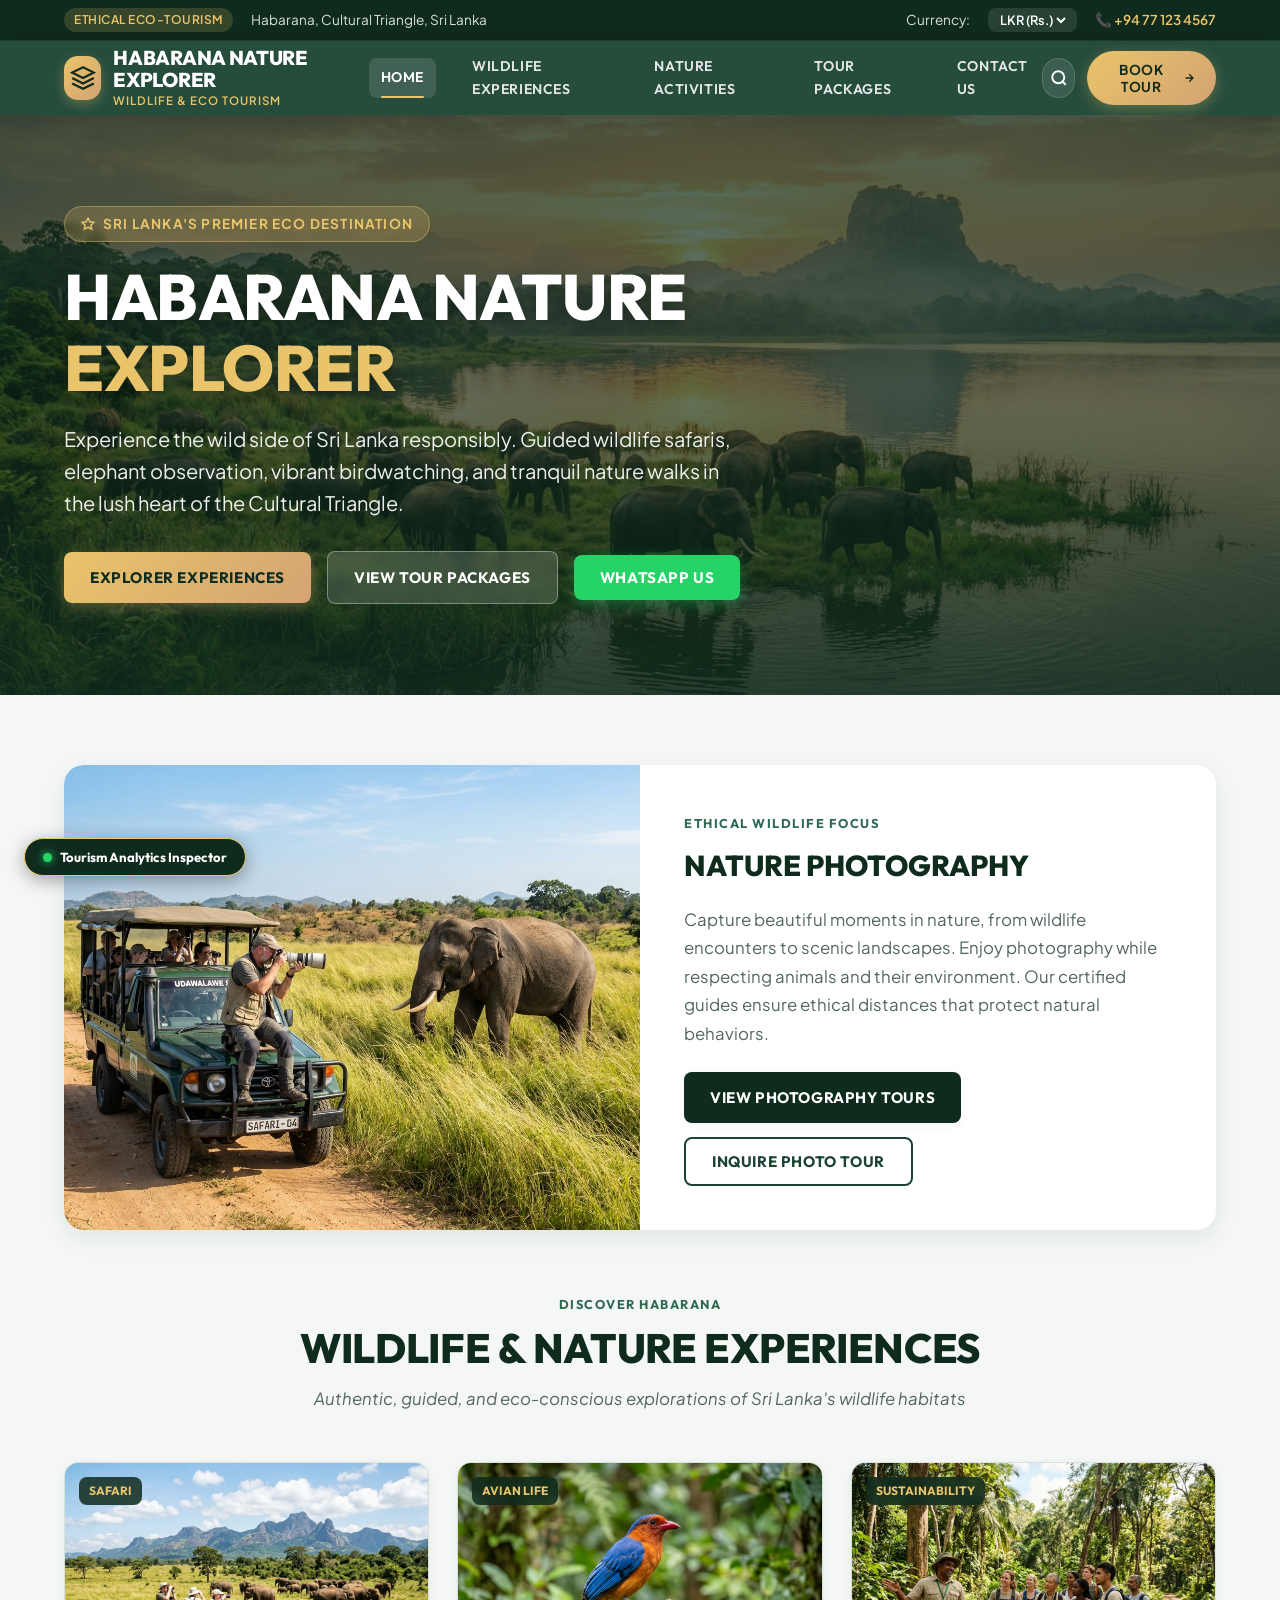
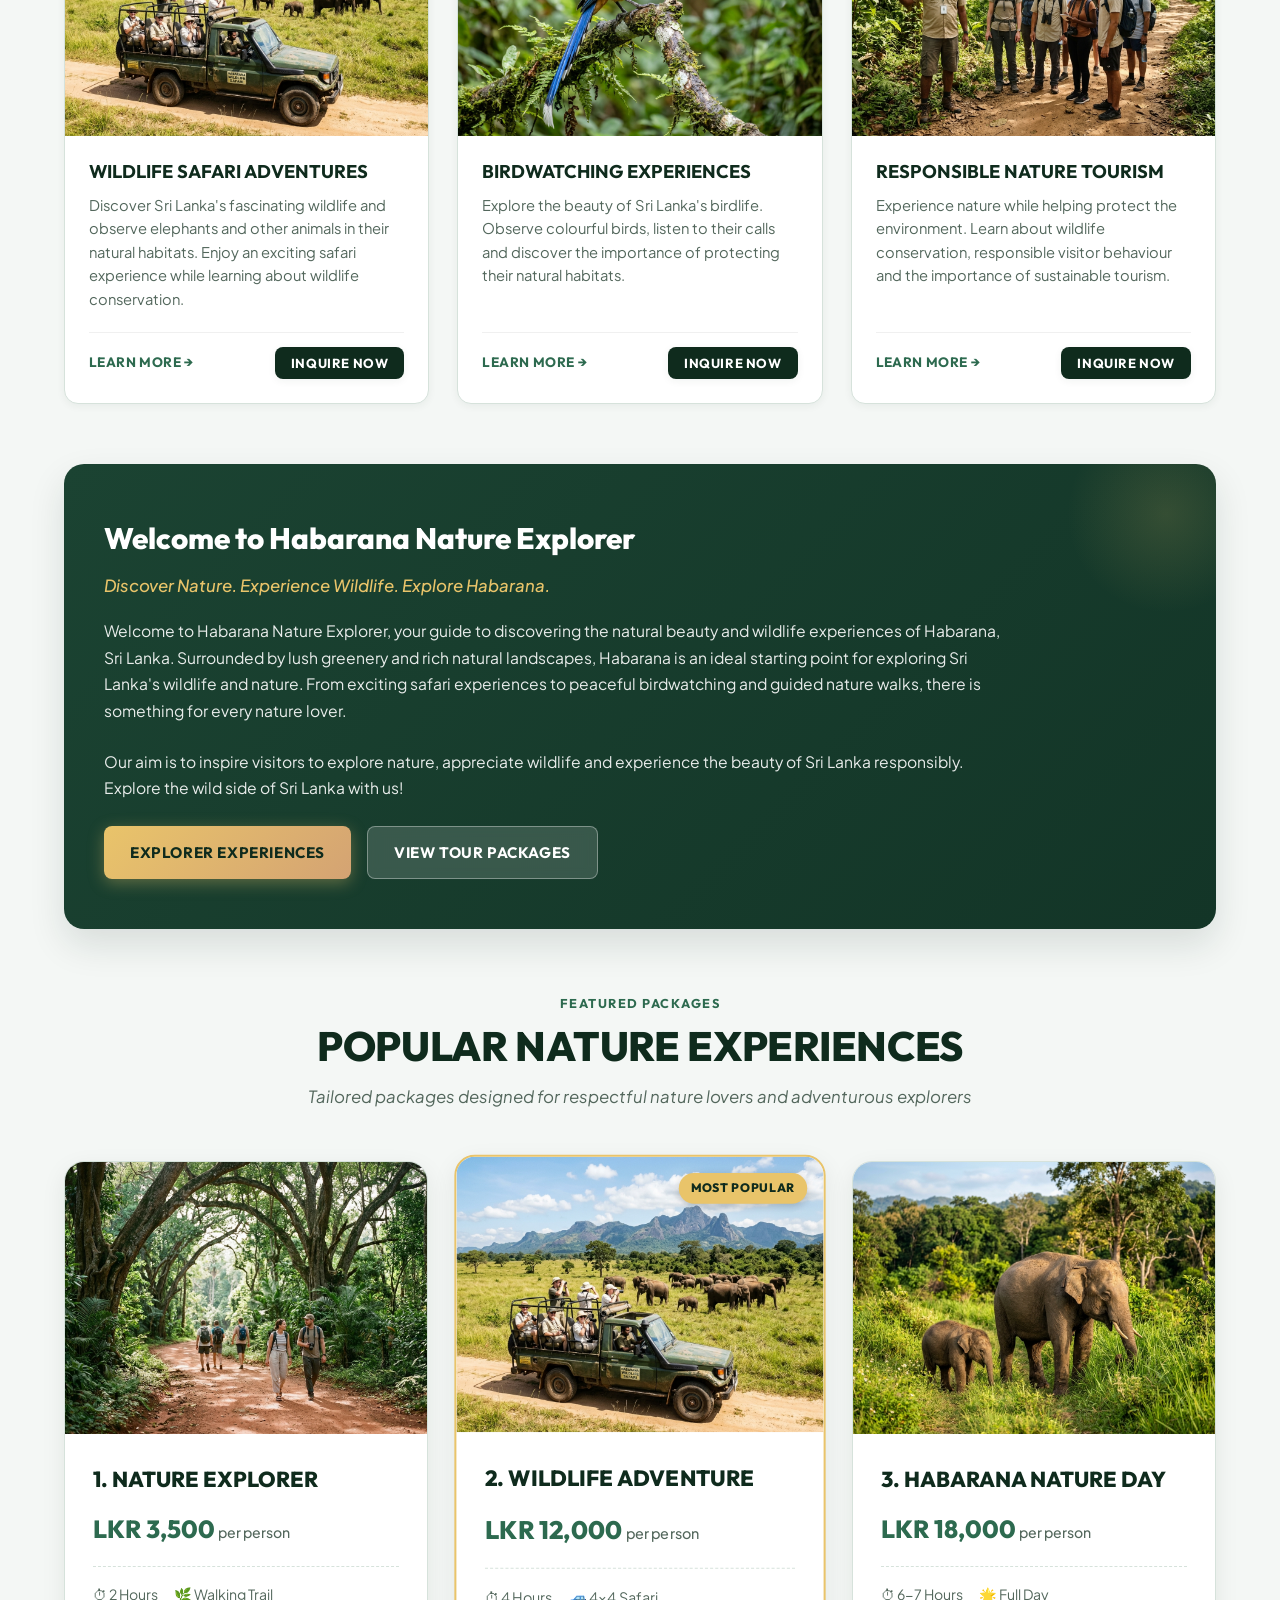
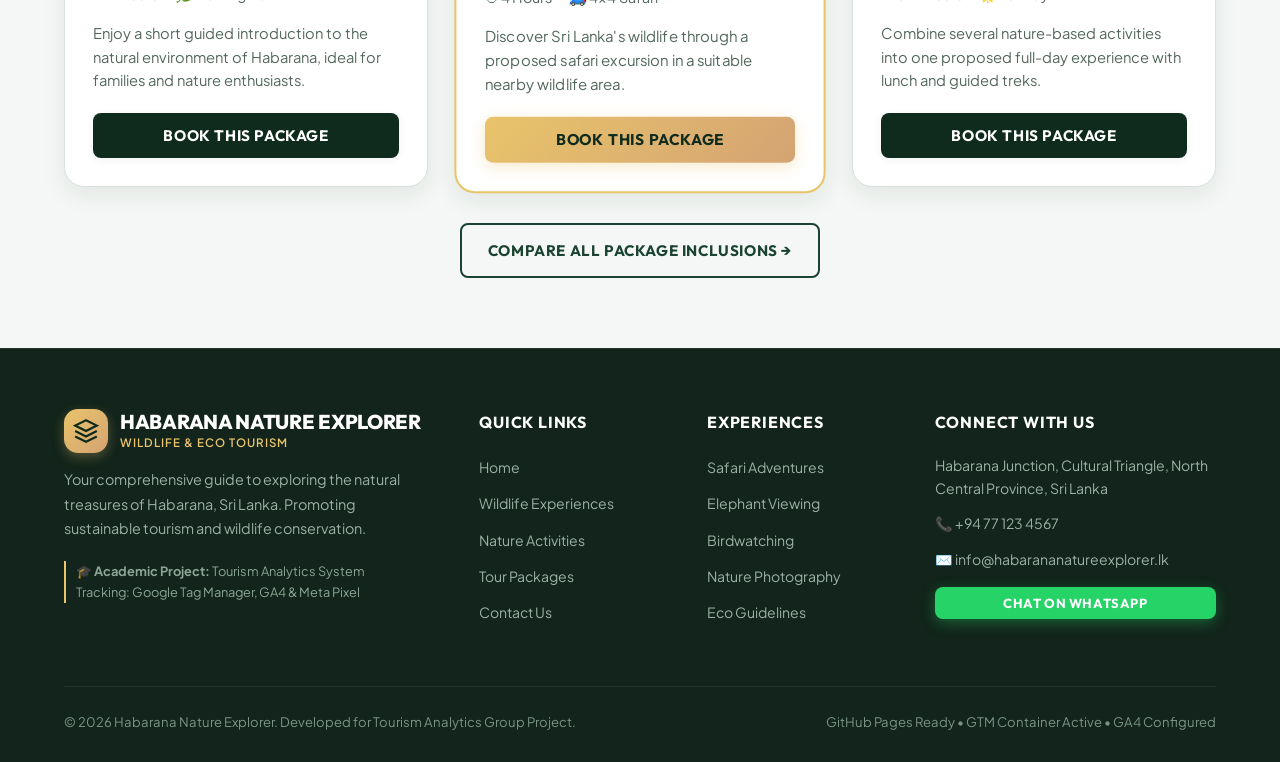
==== index.html @ 4ec45e7d "Initial commit of Habarana Nature Explorer tourism website with GTM and GA4 tracking" ====
<!DOCTYPE html>
<html lang="en">
<head>
  <meta charset="UTF-8">
  <meta name="viewport" content="width=device-width, initial-scale=1.0">
  
  <!-- Primary Meta Tags -->
  <title>Habarana Nature Explorer | Sri Lanka Wildlife & Eco Tourism</title>
  <meta name="description" content="Discover responsible wildlife experiences, elephant gatherings, birdwatching, and guided nature activities in Habarana, Sri Lanka.">
  <meta name="keywords" content="Habarana safari, Sri Lanka wildlife, elephant gathering, birdwatching Sri Lanka, eco tourism Habarana">
  <meta name="author" content="Tourism Analytics Group Project">
  
  <!-- Open Graph / Meta Pixel / Social Sharing -->
  <meta property="og:type" content="website">
  <meta property="og:title" content="Habarana Nature Explorer | Sri Lanka Wildlife Experiences">
  <meta property="og:description" content="Explore the wild side of Habarana responsibly. Guided wildlife safaris, elephant viewing, and nature walks.">
  <meta property="og:image" content="assets/images/hero-elephants.jpg">

  <!-- Google Tag Manager (Task 02 Requirement) -->
  <script>
    (function(w,d,s,l,i){w[l]=w[l]||[];w[l].push({'gtm.start':
    new Date().getTime(),event:'gtm.js'});var f=d.getElementsByTagName(s)[0],
    j=d.createElement(s),dl=l!='dataLayer'?'&l='+l:'';j.async=true;j.src=
    'https://www.googletagmanager.com/gtm.js?id='+i+dl;f.parentNode.insertBefore(j,f);
    })(window,document,'script','dataLayer','GTM-HNE2026');
  </script>
  <!-- End Google Tag Manager -->

  <!-- Google tag (gtag.js) GA4 Setup (Task 02 Requirement) -->
  <script async src="https://www.googletagmanager.com/gtag/js?id=G-HNE9876543"></script>
  <script>
    window.dataLayer = window.dataLayer || [];
    function gtag(){dataLayer.push(arguments);}
    gtag('js', new Date());
    gtag('config', 'G-HNE9876543');
  </script>

  <!-- Meta Pixel Code (Task 02 Requirement) -->
  <script>
    !function(f,b,e,v,n,t,s)
    {if(f.fbq)return;n=f.fbq=function(){n.callMethod?
    n.callMethod.apply(n,arguments):n.queue.push(arguments)};
    if(!f._fbq)f._fbq=n;n.push=n;n.loaded=!0;n.version='2.0';
    n.queue=[];t=b.createElement(e);t.async=!0;
    t.src=v;s=b.getElementsByTagName(e)[0];
    s.parentNode.insertBefore(t,s)}(window, document,'script',
    'https://connect.facebook.net/en_US/fbevents.js');
    fbq('init', '3829481729482910');
    fbq('track', 'PageView');
  </script>
  <noscript>
    <img height="1" width="1" style="display:none" 
         src="https://www.facebook.com/tr?id=3829481729482910&ev=PageView&noscript=1"/>
  </noscript>
  <!-- End Meta Pixel Code -->

  <!-- Main Stylesheet -->
  <link rel="stylesheet" href="assets/css/styles.css">
</head>
<body>
  <!-- Google Tag Manager (noscript) -->
  <noscript>
    <iframe src="https://www.googletagmanager.com/ns.html?id=GTM-HNE2026"
            height="0" width="0" style="display:none;visibility:hidden"></iframe>
  </noscript>
  <!-- End Google Tag Manager (noscript) -->

  <a href="#mainContent" class="skip-link">Skip to main content</a>

  <!-- Top Announcement Bar -->
  <aside class="top-bar" aria-label="Announcement & Currency Switcher">
    <div class="container top-bar-content">
      <div class="top-bar-left">
        <span class="top-pill">Ethical Eco-Tourism</span>
        <span>Habarana, Cultural Triangle, Sri Lanka</span>
      </div>
      <div class="top-bar-right">
        <span>Currency:</span>
        <div class="currency-toggle">
          <select id="currencySelector" aria-label="Select Currency">
            <option value="LKR" selected>LKR (Rs.)</option>
            <option value="USD">USD ($)</option>
            <option value="EUR">EUR (€)</option>
            <option value="GBP">GBP (£)</option>
          </select>
        </div>
        <a href="tel:+94771234567" style="color:var(--accent-gold); font-weight:600;" data-analytics-event="call_click">
          📞 +94 77 123 4567
        </a>
      </div>
    </div>
  </aside>

  <!-- Main Navigation Header -->
  <header class="site-header" role="banner">
    <div class="container nav-wrapper">
      <a href="index.html" class="site-logo" aria-label="Habarana Nature Explorer Homepage">
        <div class="logo-badge">
          <svg viewBox="0 0 24 24" fill="none" stroke="currentColor" stroke-width="2">
            <path d="M12 2L2 7l10 5 10-5-10-5zM2 17l10 5 10-5M2 12l10 5 10-5"/>
          </svg>
        </div>
        <div class="logo-text">
          <span class="logo-title">Habarana Nature Explorer</span>
          <span class="logo-subtitle">Wildlife & Eco Tourism</span>
        </div>
      </a>

      <!-- Desktop & Mobile Navigation Links -->
      <nav id="mainNav" class="nav-links" role="navigation" aria-label="Main Navigation">
        <a href="index.html" class="nav-link active" data-analytics-event="nav_click" data-analytics-cta="Home">Home</a>
        <a href="wildlife-experiences.html" class="nav-link" data-analytics-event="nav_click" data-analytics-cta="Wildlife Experiences">Wildlife Experiences</a>
        <a href="nature-activities.html" class="nav-link" data-analytics-event="nav_click" data-analytics-cta="Nature Activities">Nature Activities</a>
        <a href="tour-packages.html" class="nav-link" data-analytics-event="nav_click" data-analytics-cta="Tour Packages">Tour Packages</a>
        <a href="contact.html" class="nav-link" data-analytics-event="nav_click" data-analytics-cta="Contact Us">Contact Us</a>
      </nav>

      <!-- Action Buttons -->
      <div class="nav-actions">
        <button id="searchTriggerBtn" class="search-trigger-btn" aria-label="Search website content">
          <svg width="18" height="18" viewBox="0 0 24 24" fill="none" stroke="currentColor" stroke-width="2.5">
            <circle cx="11" cy="11" r="8"/>
            <path d="m21 21-4.35-4.35"/>
          </svg>
        </button>

        <button class="btn-header-cta" data-open-booking="Habarana Nature Explorer General" data-analytics-event="header_cta_click">
          <span>Book Tour</span>
          <svg width="16" height="16" viewBox="0 0 24 24" fill="none" stroke="currentColor" stroke-width="2.5">
            <path d="M5 12h14M12 5l7 7-7 7"/>
          </svg>
        </button>

        <button id="mobileMenuToggle" class="mobile-menu-btn" aria-label="Toggle Navigation Menu">
          <svg width="28" height="28" viewBox="0 0 24 24" fill="none" stroke="currentColor" stroke-width="2.5">
            <path d="M3 12h18M3 6h18M3 18h18"/>
          </svg>
        </button>
      </div>
    </div>
  </header>

  <!-- Main Hero Section -->
  <main id="mainContent">
    <section class="hero-section" style="background-image: url('assets/images/hero-elephants.jpg');">
      <div class="hero-overlay"></div>
      <div class="container">
        <div class="hero-content">
          <div class="hero-tag">
            <svg width="14" height="14" viewBox="0 0 24 24" fill="none" stroke="currentColor" stroke-width="2.5">
              <polygon points="12 2 15.09 8.26 22 9.27 17 14.14 18.18 21.02 12 17.77 5.82 21.02 7 14.14 2 9.27 8.91 8.26 12 2"/>
            </svg>
            Sri Lanka's Premier Eco Destination
          </div>
          <h1 class="hero-title">HABARANA NATURE <span>EXPLORER</span></h1>
          <p class="hero-description">
            Experience the wild side of Sri Lanka responsibly. Guided wildlife safaris, elephant observation, vibrant birdwatching, and tranquil nature walks in the lush heart of the Cultural Triangle.
          </p>
          <div class="hero-cta-group">
            <a href="wildlife-experiences.html" class="btn btn-primary" data-analytics-event="hero_cta_click" data-analytics-cta="Explore Experiences">
              EXPLORER EXPERIENCES
            </a>
            <a href="tour-packages.html" class="btn btn-secondary" data-analytics-event="hero_cta_click" data-analytics-cta="View Tour Packages">
              VIEW TOUR PACKAGES
            </a>
            <button class="btn btn-whatsapp" onclick="window.open('https://wa.me/94771234567?text=Hi%20Habarana%20Nature%20Explorer,%20I%20would%20like%20to%20inquire%20about%20tours', '_blank')" data-package="Hero WhatsApp">
              <span>WhatsApp Us</span>
            </button>
          </div>
        </div>
      </div>
    </section>

    <!-- Section: Nature Photography Spotlight -->
    <section class="section">
      <div class="container">
        <div class="feature-spotlight">
          <div class="spotlight-grid">
            <div class="spotlight-image">
              <img src="assets/images/nature-photography.jpg" alt="Wildlife photography encounter with elephant in Habarana grassland" loading="lazy">
            </div>
            <div class="spotlight-content">
              <span class="section-tag">Ethical Wildlife Focus</span>
              <h3>NATURE PHOTOGRAPHY</h3>
              <p>
                Capture beautiful moments in nature, from wildlife encounters to scenic landscapes. Enjoy photography while respecting animals and their environment. Our certified guides ensure ethical distances that protect natural behaviors.
              </p>
              <div style="display:flex; gap:14px; flex-wrap:wrap;">
                <a href="nature-activities.html#photography" class="btn btn-dark" data-analytics-event="spotlight_cta_click" data-analytics-cta="Learn Photography Guidelines">
                  View Photography Tours
                </a>
                <button class="btn btn-outline" data-open-booking="Nature Photography Tour" data-analytics-event="inquire_photography">
                  Inquire Photo Tour
                </button>
              </div>
            </div>
          </div>
        </div>

        <!-- Section Header for 3 Core Pillars -->
        <div class="section-header">
          <span class="section-tag">Discover Habarana</span>
          <h2 class="section-title">Wildlife & Nature Experiences</h2>
          <p class="section-subtitle">Authentic, guided, and eco-conscious explorations of Sri Lanka's wildlife habitats</p>
        </div>

        <!-- 3 Pillars Grid -->
        <div class="grid-3">
          <!-- Card 1 -->
          <article class="nature-card">
            <div class="card-media">
              <img src="assets/images/safari-adventure.jpg" alt="Safari jeep watching wild elephants in Habarana Sri Lanka" loading="lazy">
              <span class="card-badge">Safari</span>
            </div>
            <div class="card-body">
              <h3 class="card-title">WILDLIFE SAFARI ADVENTURES</h3>
              <p class="card-desc">
                Discover Sri Lanka's fascinating wildlife and observe elephants and other animals in their natural habitats. Enjoy an exciting safari experience while learning about wildlife conservation.
              </p>
              <div class="card-footer">
                <a href="wildlife-experiences.html" class="card-action-link" data-analytics-event="card_click" data-analytics-cta="Safari Adventures">
                  Learn More &rarr;
                </a>
                <button class="btn btn-dark btn-sm" data-open-booking="Wildlife Safari Adventures" data-analytics-event="quick_book_safari">
                  Inquire Now
                </button>
              </div>
            </div>
          </article>

          <!-- Card 2 -->
          <article class="nature-card">
            <div class="card-media">
              <img src="assets/images/birdwatching.jpg" alt="Sri Lanka Blue Magpie perched on a mossy branch" loading="lazy">
              <span class="card-badge">Avian Life</span>
            </div>
            <div class="card-body">
              <h3 class="card-title">BIRDWATCHING EXPERIENCES</h3>
              <p class="card-desc">
                Explore the beauty of Sri Lanka's birdlife. Observe colourful birds, listen to their calls and discover the importance of protecting their natural habitats.
              </p>
              <div class="card-footer">
                <a href="nature-activities.html#birdwatching" class="card-action-link" data-analytics-event="card_click" data-analytics-cta="Birdwatching Experiences">
                  Learn More &rarr;
                </a>
                <button class="btn btn-dark btn-sm" data-open-booking="Birdwatching Experiences" data-analytics-event="quick_book_birdwatching">
                  Inquire Now
                </button>
              </div>
            </div>
          </article>

          <!-- Card 3 -->
          <article class="nature-card">
            <div class="card-media">
              <img src="assets/images/responsible-tourism.jpg" alt="Tourists on guided nature walk learning about tropical flora" loading="lazy">
              <span class="card-badge">Sustainability</span>
            </div>
            <div class="card-body">
              <h3 class="card-title">RESPONSIBLE NATURE TOURISM</h3>
              <p class="card-desc">
                Experience nature while helping protect the environment. Learn about wildlife conservation, responsible visitor behaviour and the importance of sustainable tourism.
              </p>
              <div class="card-footer">
                <a href="wildlife-experiences.html#responsible" class="card-action-link" data-analytics-event="card_click" data-analytics-cta="Responsible Tourism">
                  Learn More &rarr;
                </a>
                <button class="btn btn-dark btn-sm" data-open-booking="Responsible Nature Tourism" data-analytics-event="quick_book_responsible">
                  Inquire Now
                </button>
              </div>
            </div>
          </article>
        </div>

        <!-- Welcome to Habarana Nature Explorer Callout Banner -->
        <section class="callout-banner">
          <h2 class="callout-title">Welcome to Habarana Nature Explorer</h2>
          <p class="callout-subtitle">Discover Nature. Experience Wildlife. Explore Habarana.</p>
          <p class="callout-text">
            Welcome to Habarana Nature Explorer, your guide to discovering the natural beauty and wildlife experiences of Habarana, Sri Lanka. Surrounded by lush greenery and rich natural landscapes, Habarana is an ideal starting point for exploring Sri Lanka's wildlife and nature. From exciting safari experiences to peaceful birdwatching and guided nature walks, there is something for every nature lover.
          </p>
          <p class="callout-text">
            Our aim is to inspire visitors to explore nature, appreciate wildlife and experience the beauty of Sri Lanka responsibly. Explore the wild side of Sri Lanka with us!
          </p>
          <div class="callout-buttons">
            <a href="wildlife-experiences.html" class="btn btn-primary" data-analytics-event="banner_cta_click" data-analytics-cta="Explore Experiences Banner">
              EXPLORER EXPERIENCES
            </a>
            <a href="tour-packages.html" class="btn btn-secondary" data-analytics-event="banner_cta_click" data-analytics-cta="View Tour Packages Banner">
              VIEW TOUR PACKAGES
            </a>
          </div>
        </section>

        <!-- Quick Tour Packages Teaser Section -->
        <div class="section-header" style="margin-top:60px;">
          <span class="section-tag">Featured Packages</span>
          <h2 class="section-title">Popular Nature Experiences</h2>
          <p class="section-subtitle">Tailored packages designed for respectful nature lovers and adventurous explorers</p>
        </div>

        <div class="packages-grid">
          <!-- Package 1 Preview -->
          <article class="package-card">
            <div class="package-media">
              <img src="assets/images/nature-explorer-walk.jpg" alt="Nature trail walk in Habarana forest" loading="lazy">
            </div>
            <div class="package-content">
              <h3 class="package-name">1. Nature Explorer</h3>
              <div class="package-pricing">
                <span class="price-main" data-base-price="3500">LKR 3,500</span>
                <span class="price-unit">per person</span>
              </div>
              <div class="package-meta">
                <span class="meta-item">⏱ 2 Hours</span>
                <span class="meta-item">🌿 Walking Trail</span>
              </div>
              <p class="package-desc">
                Enjoy a short guided introduction to the natural environment of Habarana, ideal for families and nature enthusiasts.
              </p>
              <button class="btn btn-dark btn-block" data-open-booking="1. Nature Explorer" data-analytics-event="book_package_home_1">
                Book This Package
              </button>
            </div>
          </article>

          <!-- Package 2 Preview -->
          <article class="package-card featured">
            <div class="package-ribbon">Most Popular</div>
            <div class="package-media">
              <img src="assets/images/safari-adventure.jpg" alt="Safari jeep watching wild elephants in Habarana Sri Lanka" loading="lazy">
            </div>
            <div class="package-content">
              <h3 class="package-name">2. Wildlife Adventure</h3>
              <div class="package-pricing">
                <span class="price-main" data-base-price="12000">LKR 12,000</span>
                <span class="price-unit">per person</span>
              </div>
              <div class="package-meta">
                <span class="meta-item">⏱ 4 Hours</span>
                <span class="meta-item">🚙 4x4 Safari</span>
              </div>
              <p class="package-desc">
                Discover Sri Lanka's wildlife through a proposed safari excursion in a suitable nearby wildlife area.
              </p>
              <button class="btn btn-primary btn-block" data-open-booking="2. Wildlife Adventure" data-analytics-event="book_package_home_2">
                Book This Package
              </button>
            </div>
          </article>

          <!-- Package 3 Preview -->
          <article class="package-card">
            <div class="package-media">
              <img src="assets/images/elephant-viewing.jpg" alt="Wild elephant herd in Habarana Sri Lanka" loading="lazy">
            </div>
            <div class="package-content">
              <h3 class="package-name">3. Habarana Nature Day</h3>
              <div class="package-pricing">
                <span class="price-main" data-base-price="18000">LKR 18,000</span>
                <span class="price-unit">per person</span>
              </div>
              <div class="package-meta">
                <span class="meta-item">⏱ 6-7 Hours</span>
                <span class="meta-item">🌟 Full Day</span>
              </div>
              <p class="package-desc">
                Combine several nature-based activities into one proposed full-day experience with lunch and guided treks.
              </p>
              <button class="btn btn-dark btn-block" data-open-booking="3. Habarana Nature Day" data-analytics-event="book_package_home_3">
                Book This Package
              </button>
            </div>
          </article>
        </div>

        <div style="text-align: center; margin-top: 36px;">
          <a href="tour-packages.html" class="btn btn-outline" data-analytics-event="view_all_packages_click">
            Compare All Package Inclusions &rarr;
          </a>
        </div>
      </div>
    </section>
  </main>

  <!-- Site Footer -->
  <footer class="site-footer" role="contentinfo">
    <div class="container">
      <div class="footer-grid">
        <div class="footer-brand">
          <div class="site-logo">
            <div class="logo-badge">
              <svg viewBox="0 0 24 24" fill="none" stroke="currentColor" stroke-width="2">
                <path d="M12 2L2 7l10 5 10-5-10-5zM2 17l10 5 10-5M2 12l10 5 10-5"/>
              </svg>
            </div>
            <div class="logo-text">
              <span class="logo-title">Habarana Nature Explorer</span>
              <span class="logo-subtitle">Wildlife & Eco Tourism</span>
            </div>
          </div>
          <p>
            Your comprehensive guide to exploring the natural treasures of Habarana, Sri Lanka. Promoting sustainable tourism and wildlife conservation.
          </p>
          <div style="font-size:0.8rem; color:#8ba596; border-left: 2px solid var(--accent-gold); padding-left: 10px;">
            🎓 <strong>Academic Project:</strong> Tourism Analytics System<br>
            Tracking: Google Tag Manager, GA4 & Meta Pixel
          </div>
        </div>

        <div>
          <h4 class="footer-heading">Quick Links</h4>
          <ul class="footer-links">
            <li><a href="index.html">Home</a></li>
            <li><a href="wildlife-experiences.html">Wildlife Experiences</a></li>
            <li><a href="nature-activities.html">Nature Activities</a></li>
            <li><a href="tour-packages.html">Tour Packages</a></li>
            <li><a href="contact.html">Contact Us</a></li>
          </ul>
        </div>

        <div>
          <h4 class="footer-heading">Experiences</h4>
          <ul class="footer-links">
            <li><a href="wildlife-experiences.html#safari">Safari Adventures</a></li>
            <li><a href="wildlife-experiences.html#elephants">Elephant Viewing</a></li>
            <li><a href="nature-activities.html#birdwatching">Birdwatching</a></li>
            <li><a href="nature-activities.html#photography">Nature Photography</a></li>
            <li><a href="wildlife-experiences.html#responsible">Eco Guidelines</a></li>
          </ul>
        </div>

        <div>
          <h4 class="footer-heading">Connect With Us</h4>
          <p style="font-size:0.88rem; color:#9cb1a6; margin-bottom:12px;">Habarana Junction, Cultural Triangle, North Central Province, Sri Lanka</p>
          <p style="font-size:0.88rem; color:#9cb1a6; margin-bottom:12px;">📞 +94 77 123 4567</p>
          <p style="font-size:0.88rem; color:#9cb1a6; margin-bottom:16px;">✉️ info@habarananatureexplorer.lk</p>
          <button class="btn btn-whatsapp btn-sm btn-block" onclick="window.open('https://wa.me/94771234567?text=Hello%20Habarana%20Nature%20Explorer', '_blank')">
            Chat on WhatsApp
          </button>
        </div>
      </div>

      <div class="footer-bottom">
        <div>
          &copy; 2026 Habarana Nature Explorer. Developed for Tourism Analytics Group Project.
        </div>
        <div>
          GitHub Pages Ready &bull; GTM Container Active &bull; GA4 Configured
        </div>
      </div>
    </div>
  </footer>

  <!-- Quick Booking / Inquiry Modal -->
  <div class="modal-overlay" id="bookingModal" role="dialog" aria-modal="true" aria-labelledby="modalTitle">
    <div class="modal-container">
      <div class="modal-header">
        <h3 id="modalTitle">Plan Your Nature Experience</h3>
        <button class="modal-close-btn" id="closeBookingModal" aria-label="Close dialog">&times;</button>
      </div>
      <div class="modal-body">
        <form id="quickBookingForm">
          <div class="form-group">
            <label class="form-label" for="modalPackageSelect">Select Experience / Package</label>
            <select id="modalPackageSelect" class="form-control" required>
              <option value="1. Nature Explorer">1. Nature Explorer (LKR 3,500/person)</option>
              <option value="2. Wildlife Adventure">2. Wildlife Adventure (LKR 12,000/person)</option>
              <option value="3. Habarana Nature Day">3. Habarana Nature Day (LKR 18,000/person)</option>
              <option value="Wildlife Safari Adventures">Wildlife Safari Adventures</option>
              <option value="Birdwatching Experiences">Birdwatching Experiences</option>
              <option value="Nature Photography Tour">Nature Photography Tour</option>
              <option value="Custom Group Inquiry">Custom Group Inquiry</option>
            </select>
          </div>

          <div class="form-row">
            <div class="form-group">
              <label class="form-label" for="modalName">Full Name *</label>
              <input type="text" id="modalName" class="form-control" placeholder="Your name" required>
            </div>
            <div class="form-group">
              <label class="form-label" for="modalEmail">Email Address *</label>
              <input type="email" id="modalEmail" class="form-control" placeholder="you@example.com" required>
            </div>
          </div>

          <div class="form-row">
            <div class="form-group">
              <label class="form-label" for="modalPhone">WhatsApp / Phone *</label>
              <input type="tel" id="modalPhone" class="form-control" placeholder="+94 XX XXX XXXX" required>
            </div>
            <div class="form-group">
              <label class="form-label" for="modalGuests">Number of Guests</label>
              <select id="modalGuests" class="form-control">
                <option value="1">1 Person</option>
                <option value="2" selected>2 Persons</option>
                <option value="3">3 Persons</option>
                <option value="4">4 Persons</option>
                <option value="5">5+ Persons (Group)</option>
              </select>
            </div>
          </div>

          <div class="form-group">
            <label class="form-label" for="modalDate">Preferred Date</label>
            <input type="date" id="modalDate" class="form-control">
          </div>

          <div class="form-group">
            <label class="form-label" for="modalNotes">Special Requests (Photography, Birding list, etc.)</label>
            <textarea id="modalNotes" class="form-control" rows="2" placeholder="Let us know your interests..."></textarea>
          </div>

          <p style="font-size: 0.78rem; color: #53675c; margin-bottom: 16px;">
            ℹ️ <em>These packages are proposed concepts for a student tourism analytics project. Submitting this form tests the tracking conversion event.</em>
          </p>

          <button type="submit" class="btn btn-primary btn-block" data-analytics-event="submit_inquiry_modal">
            Submit Booking Inquiry (Track Lead)
          </button>
        </form>
      </div>
    </div>
  </div>

  <!-- Search Modal -->
  <div class="modal-overlay" id="searchModal" role="dialog" aria-modal="true" aria-labelledby="searchModalTitle">
    <div class="modal-container">
      <div class="modal-header">
        <h3 id="searchModalTitle">Search Habarana Experiences</h3>
        <button class="modal-close-btn" id="closeSearchModal" aria-label="Close search">&times;</button>
      </div>
      <div class="modal-body">
        <input type="text" id="siteSearchInput" class="form-control" placeholder="Search safaris, birds, elephants, packages..." style="font-size:1.1rem; padding:14px;">
        <div id="searchResultsContainer" style="margin-top: 16px; max-height: 320px; overflow-y: auto;">
          <p style="color:#7b9487; text-align:center; padding:20px;">Type keywords like "elephant", "birds", "safari", "packages"...</p>
        </div>
      </div>
    </div>
  </div>

  <!-- Scripts -->
  <script src="assets/js/analytics-config.js"></script>
  <script src="assets/js/analytics-tracker.js"></script>
  <script src="assets/js/main.js"></script>
</body>
</html>
---- assets/css/styles.css ----
/* ==========================================================================
   HABARANA NATURE EXPLORER - MODERN DESIGN SYSTEM
   Tourism Analytics Group Project - Sri Lanka Eco Tourism
   ========================================================================== */

@import url('https://fonts.googleapis.com/css2?family=Outfit:wght@300;400;500;600;700;800&family=Plus+Jakarta+Sans:wght@300;400;500;600;700&display=swap');

:root {
  /* Brand Palette */
  --primary-dark: #0f2b1d;
  --primary: #1b4332;
  --primary-light: #2d6a4f;
  --primary-subtle: #40916c;
  --primary-soft: #d8f3dc;
  --accent-gold: #e9c46a;
  --accent-ochre: #d4a373;
  --accent-warm: #e76f51;

  /* Neutrals & Surfaces */
  --bg-page: #f4f7f5;
  --bg-surface: #ffffff;
  --bg-sage: #e8f0eb;
  --bg-dark: #12241b;
  --text-main: #1f2d26;
  --text-muted: #53675c;
  --text-light: #f8faf9;
  --border-light: #d6e2db;
  --border-focus: #2d6a4f;

  /* Shadows */
  --shadow-sm: 0 2px 8px rgba(15, 43, 29, 0.06);
  --shadow-md: 0 8px 24px rgba(15, 43, 29, 0.08);
  --shadow-lg: 0 16px 36px rgba(15, 43, 29, 0.12);
  --shadow-hover: 0 20px 40px rgba(15, 43, 29, 0.16);

  /* Typography */
  --font-heading: 'Outfit', -apple-system, BlinkMacSystemFont, sans-serif;
  --font-body: 'Plus Jakarta Sans', -apple-system, BlinkMacSystemFont, sans-serif;

  /* Transitions */
  --transition-fast: 0.2s cubic-bezier(0.4, 0, 0.2, 1);
  --transition-normal: 0.3s cubic-bezier(0.4, 0, 0.2, 1);
  --transition-slow: 0.5s cubic-bezier(0.4, 0, 0.2, 1);

  /* Radius */
  --radius-sm: 8px;
  --radius-md: 14px;
  --radius-lg: 20px;
  --radius-full: 9999px;

  /* Layout */
  --container-max: 1200px;
}

/* Base & Reset */
*, *::before, *::after {
  box-sizing: border-box;
  margin: 0;
  padding: 0;
}

html {
  scroll-behavior: smooth;
  font-size: 16px;
}

body {
  font-family: var(--font-body);
  color: var(--text-main);
  background-color: var(--bg-page);
  line-height: 1.65;
  overflow-x: hidden;
  -webkit-font-smoothing: antialiased;
}

img {
  max-width: 100%;
  height: auto;
  display: block;
}

a {
  color: inherit;
  text-decoration: none;
  transition: color var(--transition-fast);
}

button, input, select, textarea {
  font-family: inherit;
  font-size: 1rem;
}

ul {
  list-style: none;
}

/* Accessibility Skip Link */
.skip-link {
  position: absolute;
  top: -100px;
  left: 20px;
  background: var(--accent-gold);
  color: var(--primary-dark);
  padding: 10px 18px;
  font-weight: 700;
  border-radius: var(--radius-sm);
  z-index: 10000;
  transition: top var(--transition-fast);
}
.skip-link:focus {
  top: 20px;
}

/* Container */
.container {
  width: 100%;
  max-width: var(--container-max);
  margin-left: auto;
  margin-right: auto;
  padding-left: 24px;
  padding-right: 24px;
}

/* ==========================================================================
   TOP ANNOUNCEMENT BAR
   ========================================================================== */
.top-bar {
  background-color: var(--primary-dark);
  color: rgba(255, 255, 255, 0.85);
  font-size: 0.85rem;
  padding: 8px 0;
  border-bottom: 1px solid rgba(255, 255, 255, 0.08);
}

.top-bar-content {
  display: flex;
  align-items: center;
  justify-content: space-between;
  flex-wrap: wrap;
  gap: 12px;
}

.top-bar-left, .top-bar-right {
  display: flex;
  align-items: center;
  gap: 18px;
}

.top-pill {
  display: inline-flex;
  align-items: center;
  gap: 6px;
  background: rgba(233, 196, 106, 0.18);
  color: var(--accent-gold);
  padding: 2px 10px;
  border-radius: var(--radius-full);
  font-size: 0.75rem;
  font-weight: 600;
  text-transform: uppercase;
  letter-spacing: 0.5px;
}

.currency-toggle {
  display: inline-flex;
  align-items: center;
  gap: 6px;
  background: rgba(255, 255, 255, 0.1);
  padding: 3px 8px;
  border-radius: var(--radius-sm);
}

.currency-toggle select {
  background: transparent;
  border: none;
  color: white;
  font-size: 0.8rem;
  font-weight: 600;
  cursor: pointer;
  outline: none;
}
.currency-toggle select option {
  background: var(--primary-dark);
  color: white;
}

/* ==========================================================================
   HEADER & NAVBAR
   ========================================================================== */
.site-header {
  position: sticky;
  top: 0;
  z-index: 1000;
  background: rgba(27, 67, 50, 0.95);
  backdrop-filter: blur(12px);
  -webkit-backdrop-filter: blur(12px);
  box-shadow: 0 4px 20px rgba(0, 0, 0, 0.15);
  transition: all var(--transition-normal);
}

.nav-wrapper {
  display: flex;
  align-items: center;
  justify-content: space-between;
  height: 74px;
}

.site-logo {
  display: flex;
  align-items: center;
  gap: 12px;
  text-decoration: none;
}

.logo-badge {
  width: 44px;
  height: 44px;
  background: linear-gradient(135deg, var(--accent-gold), var(--accent-ochre));
  border-radius: var(--radius-md);
  display: flex;
  align-items: center;
  justify-content: center;
  color: var(--primary-dark);
  box-shadow: 0 4px 12px rgba(233, 196, 106, 0.3);
}

.logo-badge svg {
  width: 26px;
  height: 26px;
}

.logo-text {
  display: flex;
  flex-direction: column;
}

.logo-title {
  font-family: var(--font-heading);
  font-size: 1.25rem;
  font-weight: 800;
  color: #ffffff;
  letter-spacing: -0.3px;
  line-height: 1.1;
  text-transform: uppercase;
}

.logo-subtitle {
  font-size: 0.72rem;
  color: var(--accent-gold);
  letter-spacing: 1px;
  font-weight: 600;
  text-transform: uppercase;
}

.nav-links {
  display: flex;
  align-items: center;
  gap: 24px;
}

.nav-link {
  font-family: var(--font-heading);
  font-size: 0.88rem;
  font-weight: 600;
  color: rgba(255, 255, 255, 0.88);
  padding: 8px 12px;
  border-radius: var(--radius-sm);
  text-transform: uppercase;
  letter-spacing: 0.6px;
  transition: all var(--transition-fast);
  position: relative;
}

.nav-link:hover, .nav-link.active {
  color: #ffffff;
  background: rgba(255, 255, 255, 0.12);
}

.nav-link.active::after {
  content: '';
  position: absolute;
  bottom: 0;
  left: 12px;
  right: 12px;
  height: 2px;
  background: var(--accent-gold);
  border-radius: var(--radius-full);
}

.nav-actions {
  display: flex;
  align-items: center;
  gap: 12px;
}

.search-trigger-btn {
  background: rgba(255, 255, 255, 0.1);
  border: 1px solid rgba(255, 255, 255, 0.15);
  color: white;
  width: 40px;
  height: 40px;
  border-radius: var(--radius-full);
  display: flex;
  align-items: center;
  justify-content: center;
  cursor: pointer;
  transition: all var(--transition-fast);
}

.search-trigger-btn:hover {
  background: rgba(255, 255, 255, 0.2);
  transform: translateY(-1px);
}

.btn-header-cta {
  background: linear-gradient(135deg, var(--accent-gold), var(--accent-ochre));
  color: var(--primary-dark);
  font-weight: 700;
  font-size: 0.85rem;
  padding: 10px 20px;
  border-radius: var(--radius-full);
  text-transform: uppercase;
  letter-spacing: 0.6px;
  box-shadow: 0 4px 14px rgba(233, 196, 106, 0.3);
  transition: all var(--transition-fast);
  border: none;
  cursor: pointer;
  display: inline-flex;
  align-items: center;
  gap: 8px;
}

.btn-header-cta:hover {
  transform: translateY(-2px);
  box-shadow: 0 6px 18px rgba(233, 196, 106, 0.45);
}

.mobile-menu-btn {
  display: none;
  background: transparent;
  border: none;
  color: white;
  cursor: pointer;
  padding: 6px;
}

/* ==========================================================================
   HERO SECTIONS
   ========================================================================== */
.hero-section {
  position: relative;
  min-height: 580px;
  display: flex;
  align-items: center;
  color: white;
  background-size: cover;
  background-position: center;
  background-repeat: no-repeat;
  padding: 80px 0;
  overflow: hidden;
}

.hero-overlay {
  position: absolute;
  inset: 0;
  background: linear-gradient(
    180deg,
    rgba(15, 43, 29, 0.72) 0%,
    rgba(15, 43, 29, 0.65) 50%,
    rgba(15, 43, 29, 0.88) 100%
  );
  z-index: 1;
}

.hero-content {
  position: relative;
  z-index: 2;
  max-width: 860px;
}

.hero-tag {
  display: inline-flex;
  align-items: center;
  gap: 8px;
  background: rgba(233, 196, 106, 0.2);
  border: 1px solid rgba(233, 196, 106, 0.4);
  color: var(--accent-gold);
  padding: 6px 16px;
  border-radius: var(--radius-full);
  font-size: 0.85rem;
  font-weight: 700;
  text-transform: uppercase;
  letter-spacing: 1.2px;
  margin-bottom: 20px;
  backdrop-filter: blur(4px);
}

.hero-title {
  font-family: var(--font-heading);
  font-size: clamp(2.4rem, 5vw, 4rem);
  font-weight: 800;
  line-height: 1.1;
  text-transform: uppercase;
  letter-spacing: -0.5px;
  margin-bottom: 20px;
  text-shadow: 0 4px 20px rgba(0, 0, 0, 0.4);
}

.hero-title span {
  color: var(--accent-gold);
}

.hero-description {
  font-size: clamp(1.05rem, 2vw, 1.25rem);
  color: rgba(255, 255, 255, 0.92);
  line-height: 1.6;
  max-width: 680px;
  margin-bottom: 32px;
}

.hero-cta-group {
  display: flex;
  align-items: center;
  flex-wrap: wrap;
  gap: 16px;
}

/* Page Header Sub-Heroes */
.page-hero {
  position: relative;
  min-height: 340px;
  display: flex;
  align-items: center;
  color: white;
  background-size: cover;
  background-position: center;
  text-align: center;
  padding: 60px 0;
}

.page-hero-overlay {
  position: absolute;
  inset: 0;
  background: linear-gradient(180deg, rgba(15, 43, 29, 0.8) 0%, rgba(15, 43, 29, 0.92) 100%);
  z-index: 1;
}

.page-hero-content {
  position: relative;
  z-index: 2;
  max-width: 780px;
  margin: 0 auto;
}

.page-hero-title {
  font-family: var(--font-heading);
  font-size: clamp(2.2rem, 4.5vw, 3.4rem);
  font-weight: 800;
  text-transform: uppercase;
  letter-spacing: 0.5px;
  margin-bottom: 12px;
  color: #ffffff;
}

.page-hero-subtitle {
  font-size: 1.25rem;
  color: var(--accent-gold);
  font-style: italic;
  font-weight: 500;
  margin-bottom: 16px;
}

.page-hero-desc {
  font-size: 1rem;
  color: rgba(255, 255, 255, 0.85);
  line-height: 1.6;
  max-width: 650px;
  margin: 0 auto;
}

/* ==========================================================================
   BUTTONS
   ========================================================================== */
.btn {
  display: inline-flex;
  align-items: center;
  justify-content: center;
  gap: 10px;
  font-family: var(--font-heading);
  font-size: 0.95rem;
  font-weight: 700;
  padding: 13px 26px;
  border-radius: var(--radius-sm);
  text-transform: uppercase;
  letter-spacing: 0.6px;
  cursor: pointer;
  transition: all var(--transition-fast);
  border: none;
  text-align: center;
}

.btn-primary {
  background: linear-gradient(135deg, var(--accent-gold), var(--accent-ochre));
  color: var(--primary-dark);
  box-shadow: 0 4px 16px rgba(233, 196, 106, 0.35);
}

.btn-primary:hover {
  transform: translateY(-2px);
  box-shadow: 0 8px 22px rgba(233, 196, 106, 0.5);
  color: var(--primary-dark);
}

.btn-secondary {
  background: rgba(255, 255, 255, 0.15);
  color: #ffffff;
  border: 1px solid rgba(255, 255, 255, 0.35);
  backdrop-filter: blur(6px);
}

.btn-secondary:hover {
  background: rgba(255, 255, 255, 0.25);
  transform: translateY(-2px);
  color: #ffffff;
}

.btn-dark {
  background: var(--primary-dark);
  color: #ffffff;
  box-shadow: var(--shadow-sm);
}

.btn-dark:hover {
  background: var(--primary);
  transform: translateY(-2px);
  box-shadow: var(--shadow-md);
  color: #ffffff;
}

.btn-outline {
  background: transparent;
  color: var(--primary);
  border: 2px solid var(--primary);
}

.btn-outline:hover {
  background: var(--primary);
  color: white;
}

.btn-whatsapp {
  background: #25d366;
  color: #ffffff;
  font-weight: 700;
  box-shadow: 0 4px 14px rgba(37, 211, 102, 0.35);
}
.btn-whatsapp:hover {
  background: #1ebc59;
  transform: translateY(-2px);
  color: #ffffff;
}

.btn-sm {
  padding: 8px 16px;
  font-size: 0.82rem;
}

.btn-block {
  width: 100%;
}

/* ==========================================================================
   SECTIONS & GRIDS
   ========================================================================== */
.section {
  padding: 70px 0;
}

.section-sage {
  background-color: var(--bg-sage);
}

.section-dark {
  background-color: var(--primary-dark);
  color: white;
}

.section-header {
  text-align: center;
  max-width: 720px;
  margin: 0 auto 50px auto;
}

.section-tag {
  display: inline-block;
  font-family: var(--font-heading);
  font-size: 0.8rem;
  font-weight: 700;
  text-transform: uppercase;
  letter-spacing: 1.5px;
  color: var(--primary-light);
  margin-bottom: 8px;
}

.section-dark .section-tag {
  color: var(--accent-gold);
}

.section-title {
  font-family: var(--font-heading);
  font-size: clamp(1.8rem, 3.2vw, 2.6rem);
  font-weight: 800;
  color: var(--primary-dark);
  text-transform: uppercase;
  letter-spacing: -0.3px;
  line-height: 1.2;
  margin-bottom: 12px;
}

.section-dark .section-title {
  color: #ffffff;
}

.section-subtitle {
  font-size: 1.05rem;
  color: var(--text-muted);
  font-style: italic;
}

.section-dark .section-subtitle {
  color: rgba(255, 255, 255, 0.75);
}

/* Feature Spotlight Section (Nature Photography) */
.feature-spotlight {
  background: #ffffff;
  border-radius: var(--radius-lg);
  overflow: hidden;
  box-shadow: var(--shadow-md);
  margin-bottom: 60px;
}

.spotlight-grid {
  display: grid;
  grid-template-columns: 1fr 1fr;
  align-items: center;
}

.spotlight-image {
  height: 100%;
  min-height: 360px;
  overflow: hidden;
}

.spotlight-image img {
  width: 100%;
  height: 100%;
  object-fit: cover;
  transition: transform var(--transition-slow);
}

.feature-spotlight:hover .spotlight-image img {
  transform: scale(1.04);
}

.spotlight-content {
  padding: 44px;
}

.spotlight-content h3 {
  font-family: var(--font-heading);
  font-size: 1.8rem;
  font-weight: 800;
  text-transform: uppercase;
  color: var(--primary-dark);
  margin-bottom: 16px;
}

.spotlight-content p {
  color: var(--text-muted);
  font-size: 1.05rem;
  line-height: 1.7;
  margin-bottom: 24px;
}

/* 3-Column Grid */
.grid-3 {
  display: grid;
  grid-template-columns: repeat(3, 1fr);
  gap: 28px;
}

/* 4-Column Grid */
.grid-4 {
  display: grid;
  grid-template-columns: repeat(4, 1fr);
  gap: 24px;
}

/* Experience & Activity Card */
.nature-card {
  background: #ffffff;
  border-radius: var(--radius-md);
  overflow: hidden;
  box-shadow: var(--shadow-sm);
  display: flex;
  flex-direction: column;
  transition: all var(--transition-normal);
  border: 1px solid var(--border-light);
  height: 100%;
}

.nature-card:hover {
  transform: translateY(-6px);
  box-shadow: var(--shadow-hover);
  border-color: var(--primary-light);
}

.card-media {
  position: relative;
  aspect-ratio: 4/3;
  overflow: hidden;
  background: #d8e2dc;
}

.card-media img {
  width: 100%;
  height: 100%;
  object-fit: cover;
  transition: transform var(--transition-slow);
}

.nature-card:hover .card-media img {
  transform: scale(1.06);
}

.card-badge {
  position: absolute;
  top: 14px;
  left: 14px;
  background: rgba(15, 43, 29, 0.85);
  color: var(--accent-gold);
  font-family: var(--font-heading);
  font-size: 0.75rem;
  font-weight: 700;
  padding: 4px 10px;
  border-radius: var(--radius-sm);
  backdrop-filter: blur(4px);
  text-transform: uppercase;
}

.card-body {
  padding: 24px;
  display: flex;
  flex-direction: column;
  flex-grow: 1;
}

.card-title {
  font-family: var(--font-heading);
  font-size: 1.15rem;
  font-weight: 700;
  text-transform: uppercase;
  color: var(--primary-dark);
  margin-bottom: 10px;
  line-height: 1.3;
}

.card-desc {
  font-size: 0.92rem;
  color: var(--text-muted);
  line-height: 1.6;
  margin-bottom: 20px;
  flex-grow: 1;
}

.card-footer {
  padding-top: 14px;
  border-top: 1px solid rgba(0, 0, 0, 0.06);
  display: flex;
  align-items: center;
  justify-content: space-between;
}

.card-action-link {
  font-family: var(--font-heading);
  font-weight: 700;
  font-size: 0.85rem;
  color: var(--primary-light);
  text-transform: uppercase;
  letter-spacing: 0.4px;
  display: inline-flex;
  align-items: center;
  gap: 6px;
}

.card-action-link:hover {
  color: var(--accent-ochre);
}

/* ==========================================================================
   CALLOUT BANNER (GREEN NOTICE BLOCK)
   ========================================================================== */
.callout-banner {
  background: linear-gradient(135deg, #1b4332 0%, #133527 100%);
  color: #ffffff;
  padding: 50px 40px;
  border-radius: var(--radius-lg);
  margin: 60px 0;
  box-shadow: var(--shadow-lg);
  position: relative;
  overflow: hidden;
}

.callout-banner::before {
  content: '';
  position: absolute;
  top: -50px;
  right: -50px;
  width: 200px;
  height: 200px;
  background: radial-gradient(circle, rgba(233, 196, 106, 0.15) 0%, transparent 70%);
  border-radius: 50%;
}

.callout-title {
  font-family: var(--font-heading);
  font-size: 1.85rem;
  font-weight: 800;
  color: #ffffff;
  margin-bottom: 10px;
}

.callout-subtitle {
  font-size: 1.05rem;
  color: var(--accent-gold);
  font-style: italic;
  font-weight: 500;
  margin-bottom: 18px;
}

.callout-text {
  font-size: 0.98rem;
  line-height: 1.7;
  color: rgba(255, 255, 255, 0.9);
  max-width: 900px;
  margin-bottom: 24px;
}

.callout-buttons {
  display: flex;
  gap: 16px;
  flex-wrap: wrap;
}

/* Important Notice Strip */
.notice-strip {
  background: #1b4332;
  color: #ffffff;
  padding: 30px;
  border-radius: var(--radius-md);
  margin-top: 40px;
  border-left: 5px solid var(--accent-gold);
}

.notice-strip h4 {
  font-family: var(--font-heading);
  font-size: 1.2rem;
  font-weight: 700;
  margin-bottom: 8px;
  color: var(--accent-gold);
}

.notice-strip p {
  font-size: 0.92rem;
  line-height: 1.6;
  color: rgba(255, 255, 255, 0.88);
}

/* ==========================================================================
   TOUR PACKAGES (IMAGE 5)
   ========================================================================== */
.packages-grid {
  display: grid;
  grid-template-columns: repeat(3, 1fr);
  gap: 30px;
}

.package-card {
  background: #ffffff;
  border-radius: var(--radius-lg);
  overflow: hidden;
  box-shadow: var(--shadow-md);
  border: 1px solid var(--border-light);
  display: flex;
  flex-direction: column;
  transition: all var(--transition-normal);
  position: relative;
}

.package-card.featured {
  border: 2px solid var(--accent-gold);
  transform: scale(1.02);
}

.package-card:hover {
  transform: translateY(-8px);
  box-shadow: var(--shadow-hover);
}

.package-ribbon {
  position: absolute;
  top: 16px;
  right: 16px;
  background: var(--accent-gold);
  color: var(--primary-dark);
  font-family: var(--font-heading);
  font-size: 0.75rem;
  font-weight: 800;
  padding: 5px 12px;
  border-radius: var(--radius-full);
  text-transform: uppercase;
  letter-spacing: 0.5px;
  z-index: 2;
  box-shadow: 0 2px 8px rgba(0, 0, 0, 0.2);
}

.package-media {
  aspect-ratio: 4/3;
  overflow: hidden;
  position: relative;
}

.package-media img {
  width: 100%;
  height: 100%;
  object-fit: cover;
  transition: transform var(--transition-slow);
}

.package-card:hover .package-media img {
  transform: scale(1.05);
}

.package-content {
  padding: 28px;
  display: flex;
  flex-direction: column;
  flex-grow: 1;
}

.package-name {
  font-family: var(--font-heading);
  font-size: 1.35rem;
  font-weight: 800;
  text-transform: uppercase;
  color: var(--primary-dark);
  margin-bottom: 12px;
}

.package-pricing {
  margin-bottom: 16px;
  padding-bottom: 16px;
  border-bottom: 1px dashed var(--border-light);
}

.price-main {
  font-family: var(--font-heading);
  font-size: 1.55rem;
  font-weight: 800;
  color: var(--primary-light);
}

.price-unit {
  font-size: 0.88rem;
  color: var(--text-muted);
  font-weight: 500;
}

.package-meta {
  display: flex;
  align-items: center;
  gap: 16px;
  margin-bottom: 16px;
  font-size: 0.88rem;
  color: var(--text-muted);
}

.meta-item {
  display: flex;
  align-items: center;
  gap: 6px;
}

.package-desc {
  font-size: 0.92rem;
  color: var(--text-muted);
  line-height: 1.6;
  margin-bottom: 20px;
}

.package-inclusions-title {
  font-family: var(--font-heading);
  font-size: 0.9rem;
  font-weight: 700;
  text-transform: uppercase;
  letter-spacing: 0.5px;
  color: var(--primary-dark);
  margin-bottom: 10px;
}

.inclusions-list {
  list-style: none;
  margin-bottom: 24px;
  flex-grow: 1;
}

.inclusions-list li {
  position: relative;
  padding-left: 20px;
  font-size: 0.88rem;
  color: var(--text-main);
  margin-bottom: 8px;
  line-height: 1.5;
}

.inclusions-list li::before {
  content: '■';
  position: absolute;
  left: 0;
  top: 0;
  font-size: 0.75rem;
  color: var(--primary-light);
}

/* ==========================================================================
   CONTACT & BOOKING MODAL & FORM
   ========================================================================== */
.contact-layout {
  display: grid;
  grid-template-columns: 1fr 1.2fr;
  gap: 40px;
  align-items: flex-start;
}

.contact-card {
  background: white;
  padding: 36px;
  border-radius: var(--radius-lg);
  box-shadow: var(--shadow-md);
  border: 1px solid var(--border-light);
}

.contact-info-block {
  margin-bottom: 28px;
}

.contact-info-title {
  font-family: var(--font-heading);
  font-size: 1.4rem;
  font-weight: 800;
  color: var(--primary-dark);
  margin-bottom: 16px;
}

.contact-method {
  display: flex;
  align-items: flex-start;
  gap: 16px;
  margin-bottom: 20px;
}

.contact-icon-box {
  width: 44px;
  height: 44px;
  border-radius: var(--radius-md);
  background: var(--bg-sage);
  color: var(--primary);
  display: flex;
  align-items: center;
  justify-content: center;
  flex-shrink: 0;
}

.form-group {
  margin-bottom: 20px;
}

.form-row {
  display: grid;
  grid-template-columns: 1fr 1fr;
  gap: 16px;
}

.form-label {
  display: block;
  font-family: var(--font-heading);
  font-weight: 600;
  font-size: 0.88rem;
  color: var(--text-main);
  margin-bottom: 6px;
}

.form-control {
  width: 100%;
  padding: 12px 16px;
  border: 1.5px solid var(--border-light);
  border-radius: var(--radius-sm);
  background: #ffffff;
  color: var(--text-main);
  transition: border-color var(--transition-fast), box-shadow var(--transition-fast);
}

.form-control:focus {
  outline: none;
  border-color: var(--primary);
  box-shadow: 0 0 0 3px rgba(45, 106, 79, 0.15);
}

textarea.form-control {
  resize: vertical;
  min-height: 110px;
}

/* Modal Overlay */
.modal-overlay {
  position: fixed;
  inset: 0;
  background: rgba(15, 43, 29, 0.7);
  backdrop-filter: blur(4px);
  z-index: 2000;
  display: flex;
  align-items: center;
  justify-content: center;
  padding: 20px;
  opacity: 0;
  pointer-events: none;
  transition: opacity var(--transition-fast);
}

.modal-overlay.active {
  opacity: 1;
  pointer-events: auto;
}

.modal-container {
  background: white;
  width: 100%;
  max-width: 580px;
  border-radius: var(--radius-lg);
  box-shadow: var(--shadow-lg);
  max-height: 90vh;
  overflow-y: auto;
  transform: translateY(20px) scale(0.96);
  transition: transform var(--transition-fast);
}

.modal-overlay.active .modal-container {
  transform: translateY(0) scale(1);
}

.modal-header {
  padding: 24px 28px;
  background: var(--primary-dark);
  color: white;
  display: flex;
  align-items: center;
  justify-content: space-between;
}

.modal-header h3 {
  font-family: var(--font-heading);
  font-size: 1.3rem;
  font-weight: 700;
}

.modal-close-btn {
  background: rgba(255, 255, 255, 0.15);
  border: none;
  color: white;
  width: 32px;
  height: 32px;
  border-radius: 50%;
  display: flex;
  align-items: center;
  justify-content: center;
  cursor: pointer;
  transition: background var(--transition-fast);
}

.modal-close-btn:hover {
  background: rgba(255, 255, 255, 0.3);
}

.modal-body {
  padding: 28px;
}

/* Toast Notifications */
.toast-container {
  position: fixed;
  bottom: 24px;
  right: 24px;
  z-index: 4000;
  display: flex;
  flex-direction: column;
  gap: 12px;
  pointer-events: none;
}

.toast {
  background: var(--primary-dark);
  color: white;
  padding: 14px 20px;
  border-radius: var(--radius-md);
  box-shadow: var(--shadow-lg);
  display: flex;
  align-items: center;
  gap: 12px;
  font-size: 0.9rem;
  pointer-events: auto;
  border-left: 4px solid var(--accent-gold);
  animation: slideInRight 0.3s ease forwards;
}

@keyframes slideInRight {
  from {
    opacity: 0;
    transform: translateX(50px);
  }
  to {
    opacity: 1;
    transform: translateX(0);
  }
}

/* ==========================================================================
   FOOTER
   ========================================================================== */
.site-footer {
  background-color: var(--bg-dark);
  color: #c9d6cf;
  padding-top: 60px;
  padding-bottom: 30px;
  border-top: 1px solid rgba(255, 255, 255, 0.08);
}

.footer-grid {
  display: grid;
  grid-template-columns: 2fr 1fr 1fr 1.5fr;
  gap: 40px;
  margin-bottom: 50px;
}

.footer-brand p {
  font-size: 0.9rem;
  line-height: 1.7;
  color: #9cb1a6;
  margin-top: 14px;
  margin-bottom: 20px;
  max-width: 340px;
}

.footer-heading {
  font-family: var(--font-heading);
  font-size: 1rem;
  font-weight: 700;
  color: #ffffff;
  text-transform: uppercase;
  letter-spacing: 0.8px;
  margin-bottom: 18px;
}

.footer-links li {
  margin-bottom: 10px;
}

.footer-links a {
  font-size: 0.88rem;
  color: #9cb1a6;
  transition: color var(--transition-fast), padding-left var(--transition-fast);
}

.footer-links a:hover {
  color: var(--accent-gold);
  padding-left: 4px;
}

.footer-bottom {
  padding-top: 24px;
  border-top: 1px solid rgba(255, 255, 255, 0.08);
  display: flex;
  align-items: center;
  justify-content: space-between;
  flex-wrap: wrap;
  gap: 16px;
  font-size: 0.82rem;
  color: #7b9487;
}

/* ==========================================================================
   TOURISM ANALYTICS LIVE DEBUGGER & TAG INSPECTOR
   (Critical for Assignment Tasks 02, 03, 04 Presentation & Report)
   ========================================================================== */
.analytics-widget {
  position: fixed;
  bottom: 24px;
  left: 24px;
  z-index: 3000;
}

.analytics-toggle-btn {
  background: var(--primary-dark);
  color: #ffffff;
  border: 1px solid var(--accent-gold);
  padding: 10px 18px;
  border-radius: var(--radius-full);
  font-family: var(--font-heading);
  font-size: 0.82rem;
  font-weight: 700;
  display: inline-flex;
  align-items: center;
  gap: 8px;
  cursor: pointer;
  box-shadow: 0 4px 18px rgba(0, 0, 0, 0.35);
  transition: all var(--transition-fast);
}

.analytics-toggle-btn:hover {
  background: var(--primary);
  transform: translateY(-2px);
  box-shadow: 0 8px 24px rgba(0, 0, 0, 0.45);
}

.status-dot {
  width: 9px;
  height: 9px;
  border-radius: 50%;
  background: #25d366;
  box-shadow: 0 0 8px #25d366;
  animation: pulseDot 2s infinite;
}

@keyframes pulseDot {
  0%, 100% { opacity: 1; }
  50% { opacity: 0.4; }
}

.analytics-panel {
  position: fixed;
  bottom: 80px;
  left: 24px;
  width: 420px;
  max-width: calc(100vw - 48px);
  background: #0d1f15;
  border: 1px solid #2d6a4f;
  border-radius: var(--radius-md);
  box-shadow: 0 16px 40px rgba(0, 0, 0, 0.6);
  color: #e0ece4;
  font-family: var(--font-body);
  display: none;
  flex-direction: column;
  max-height: 540px;
  overflow: hidden;
  z-index: 3001;
}

.analytics-panel.active {
  display: flex;
}

.analytics-panel-header {
  padding: 14px 18px;
  background: #07150e;
  border-bottom: 1px solid #1f4231;
  display: flex;
  align-items: center;
  justify-content: space-between;
}

.analytics-panel-header h4 {
  font-family: var(--font-heading);
  font-size: 0.95rem;
  font-weight: 700;
  color: var(--accent-gold);
  display: flex;
  align-items: center;
  gap: 8px;
}

.panel-close-btn {
  background: transparent;
  border: none;
  color: #9cb1a6;
  cursor: pointer;
  font-size: 1.1rem;
}

.analytics-tabs {
  display: flex;
  background: #0b1c13;
  border-bottom: 1px solid #1f4231;
}

.analytics-tab-btn {
  flex: 1;
  padding: 10px 12px;
  background: transparent;
  border: none;
  color: #9cb1a6;
  font-size: 0.78rem;
  font-weight: 600;
  cursor: pointer;
  text-align: center;
  border-bottom: 2px solid transparent;
}

.analytics-tab-btn.active {
  color: #ffffff;
  border-color: var(--accent-gold);
  background: rgba(233, 196, 106, 0.08);
}

.analytics-tab-content {
  padding: 16px;
  overflow-y: auto;
  flex-grow: 1;
  font-size: 0.82rem;
}

.tracking-status-cards {
  display: grid;
  grid-template-columns: 1fr;
  gap: 8px;
  margin-bottom: 16px;
}

.status-badge-row {
  display: flex;
  align-items: center;
  justify-content: space-between;
  padding: 8px 12px;
  background: #132b1e;
  border-radius: var(--radius-sm);
  border: 1px solid #1f4231;
}

.status-label {
  font-weight: 600;
  font-size: 0.78rem;
}

.status-value {
  font-family: monospace;
  font-size: 0.75rem;
  color: var(--accent-gold);
}

.live-events-stream {
  display: flex;
  flex-direction: column;
  gap: 8px;
  max-height: 240px;
  overflow-y: auto;
}

.event-item {
  background: #11261a;
  border-left: 3px solid var(--accent-gold);
  padding: 8px 10px;
  border-radius: 4px;
  font-family: monospace;
  font-size: 0.76rem;
}

.event-header {
  display: flex;
  justify-content: space-between;
  margin-bottom: 4px;
}

.event-name {
  color: #25d366;
  font-weight: bold;
}

.event-time {
  color: #7b9487;
  font-size: 0.7rem;
}

.event-details {
  color: #c9d6cf;
  white-space: pre-wrap;
  word-break: break-all;
}

.panel-footer-actions {
  padding: 12px 16px;
  background: #07150e;
  border-top: 1px solid #1f4231;
  display: flex;
  gap: 8px;
}

.btn-panel {
  flex: 1;
  padding: 7px 12px;
  font-size: 0.75rem;
  border-radius: var(--radius-sm);
  cursor: pointer;
  border: none;
  font-weight: 600;
  text-align: center;
}

.btn-panel-export {
  background: #1b4332;
  color: white;
  border: 1px solid #2d6a4f;
}

.btn-panel-clear {
  background: rgba(255, 255, 255, 0.08);
  color: #9cb1a6;
}

/* ==========================================================================
   RESPONSIVE DESIGN (TABLET & MOBILE)
   ========================================================================== */
@media (max-width: 1024px) {
  .grid-4 {
    grid-template-columns: repeat(2, 1fr);
  }
  .grid-3 {
    grid-template-columns: repeat(2, 1fr);
  }
  .packages-grid {
    grid-template-columns: 1fr;
    max-width: 540px;
    margin: 0 auto;
  }
  .package-card.featured {
    transform: none;
  }
  .footer-grid {
    grid-template-columns: 1fr 1fr;
  }
}

@media (max-width: 768px) {
  .nav-links {
    position: fixed;
    top: 74px;
    left: 0;
    right: 0;
    background: var(--primary-dark);
    flex-direction: column;
    padding: 24px;
    box-shadow: 0 20px 30px rgba(0, 0, 0, 0.4);
    display: none;
    gap: 16px;
  }
  .nav-links.active {
    display: flex;
  }
  .mobile-menu-btn {
    display: block;
  }
  .spotlight-grid {
    grid-template-columns: 1fr;
  }
  .grid-3, .grid-4 {
    grid-template-columns: 1fr;
  }
  .contact-layout {
    grid-template-columns: 1fr;
  }
  .form-row {
    grid-template-columns: 1fr;
  }
  .footer-grid {
    grid-template-columns: 1fr;
  }
  .hero-section {
    min-height: 480px;
    padding: 60px 0;
  }
  .callout-banner {
    padding: 30px 20px;
  }
  .analytics-panel {
    left: 12px;
    right: 12px;
    width: auto;
    bottom: 74px;
  }
}
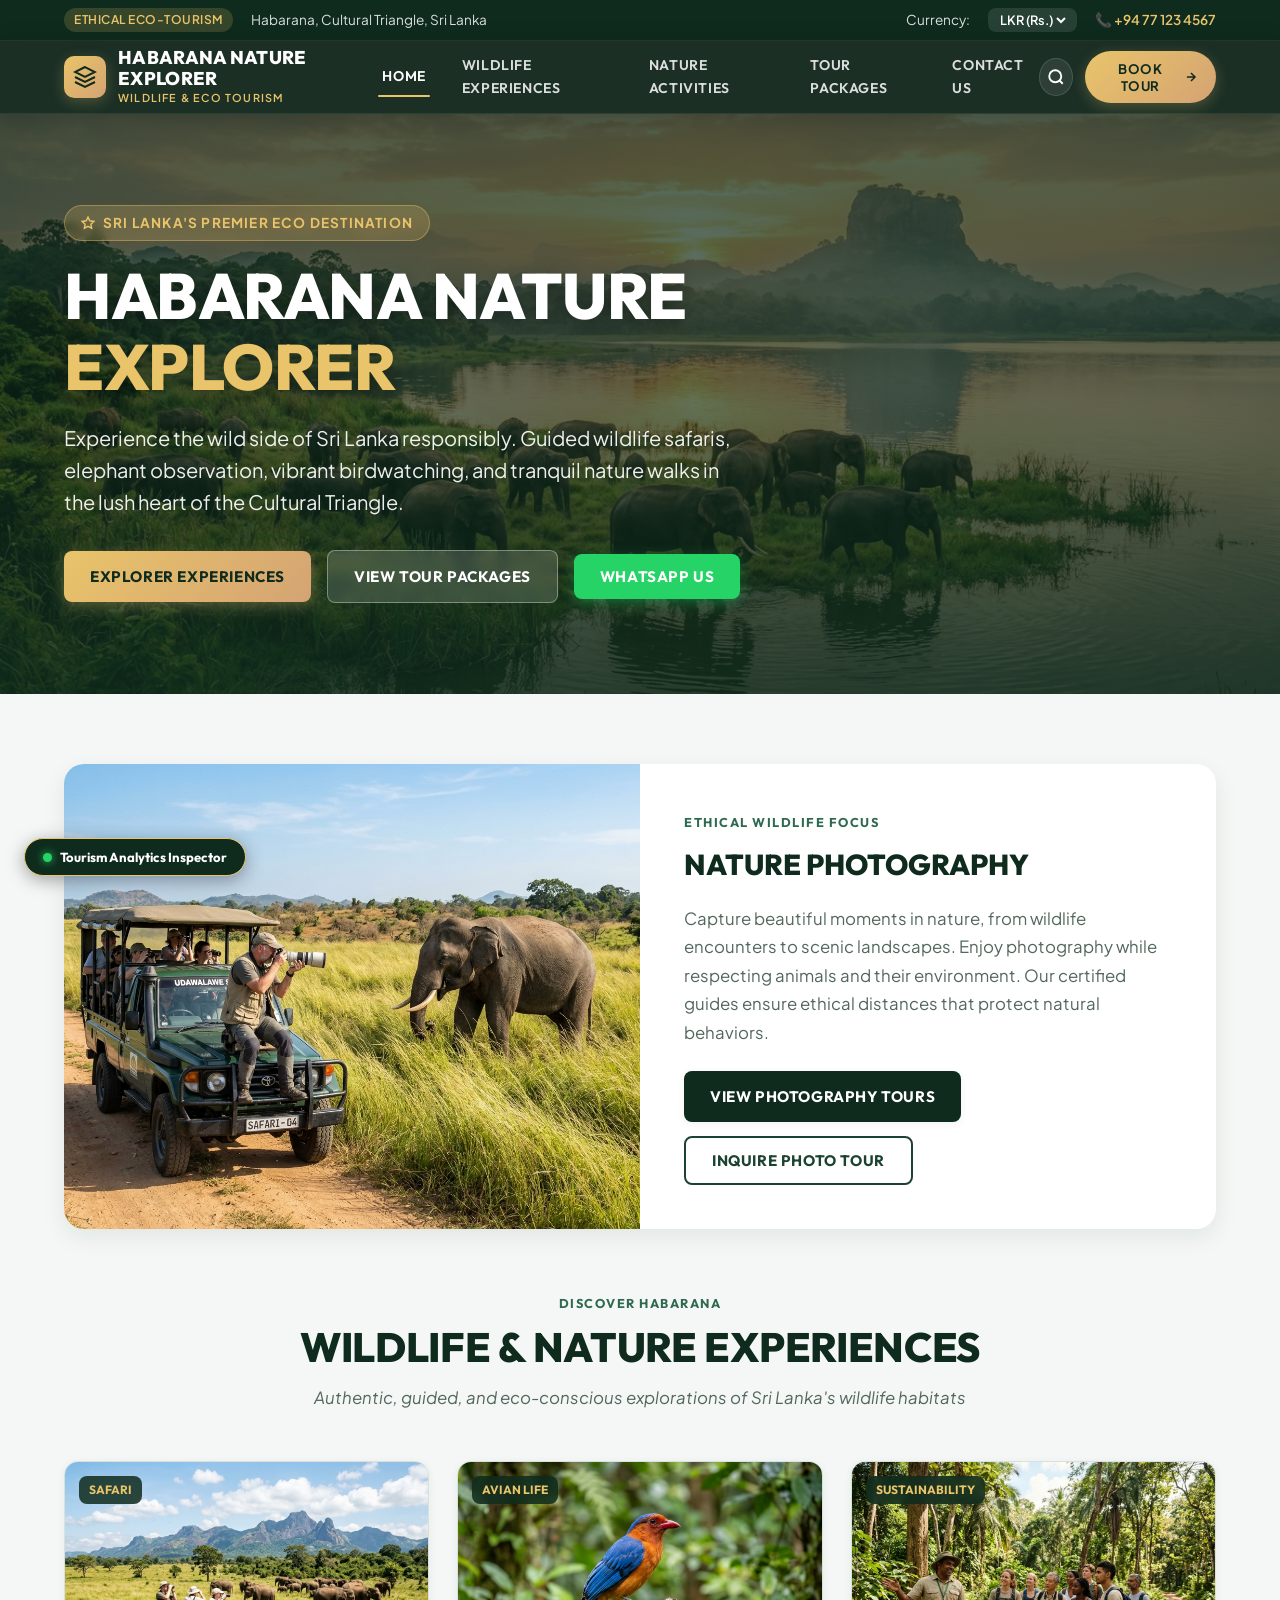
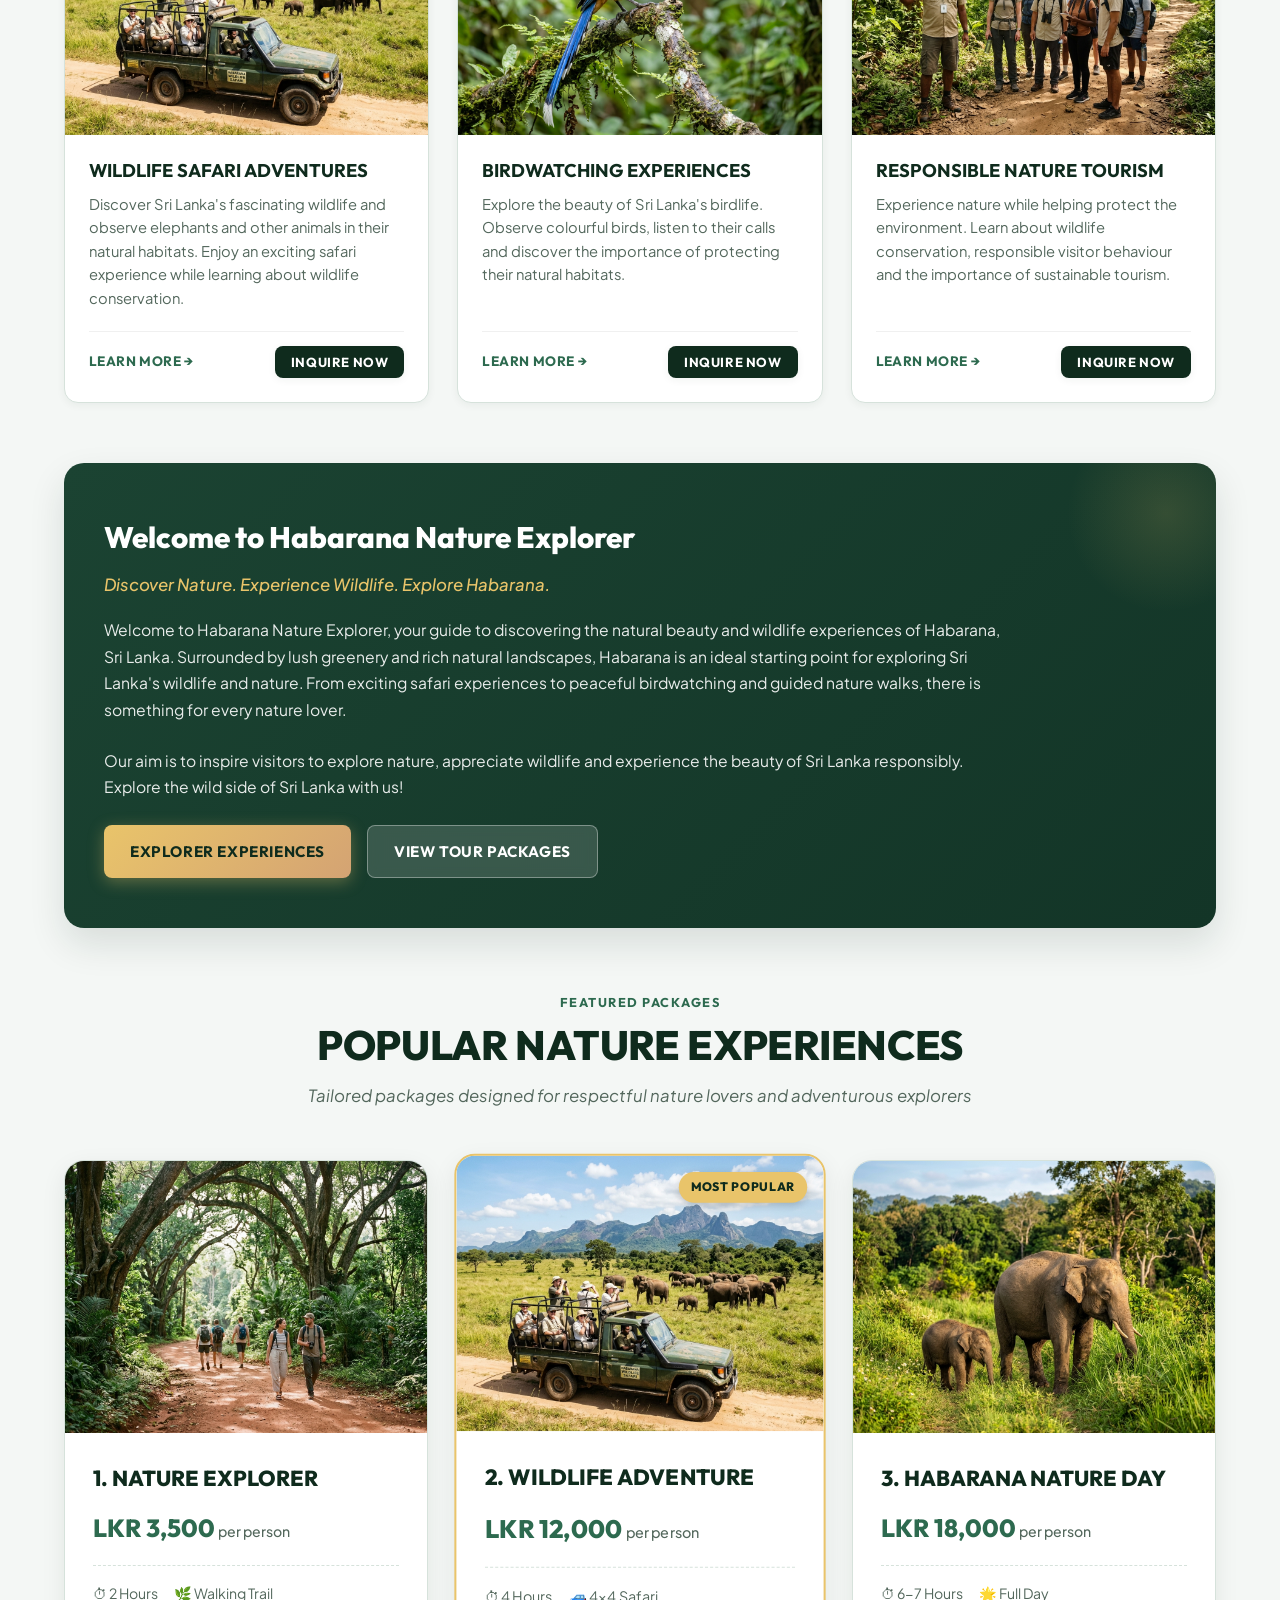
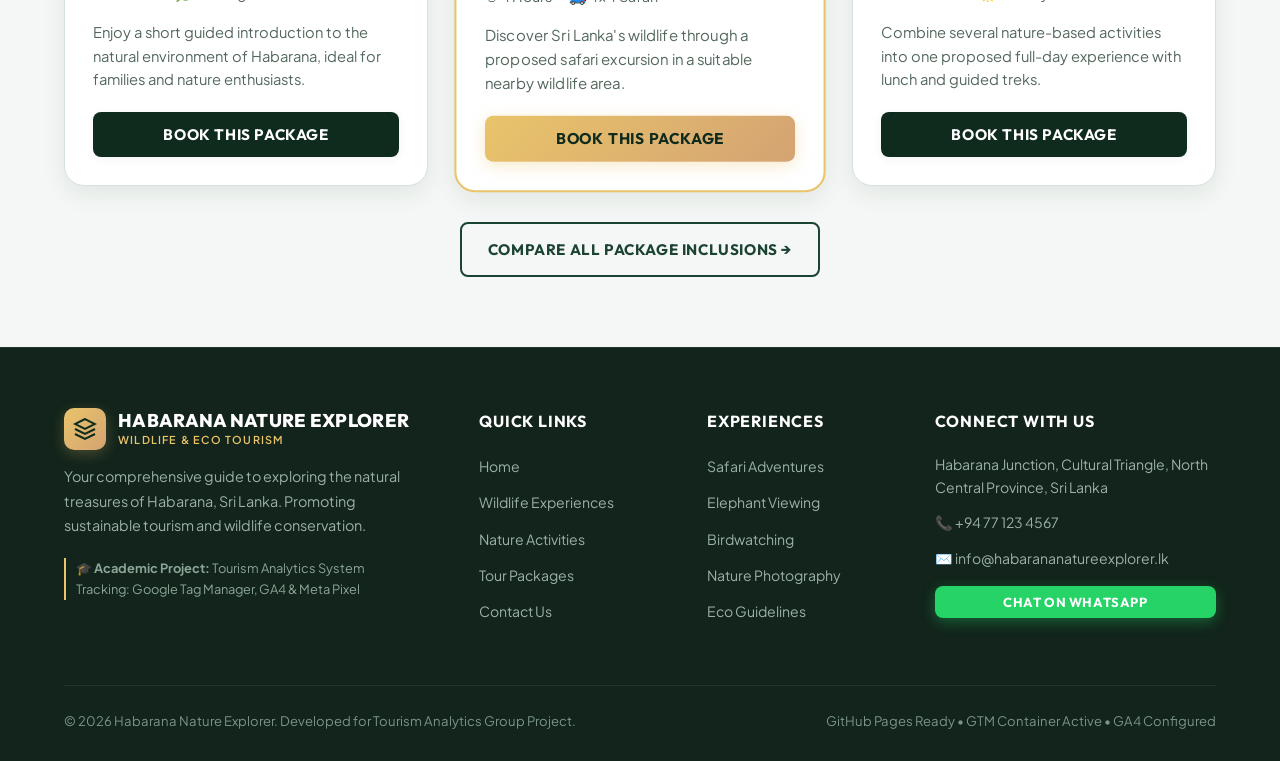
==== commit 78ceec40: "Configure active GA4 Measurement ID G-RY10B918S2 across all pages" ====
--- a/index.html
+++ b/index.html
@@ -27,12 +27,12 @@
   <!-- End Google Tag Manager -->
 
   <!-- Google tag (gtag.js) GA4 Setup (Task 02 Requirement) -->
-  <script async src="https://www.googletagmanager.com/gtag/js?id=G-HNE9876543"></script>
+  <script async src="https://www.googletagmanager.com/gtag/js?id=G-RY10B918S2"></script>
   <script>
     window.dataLayer = window.dataLayer || [];
     function gtag(){dataLayer.push(arguments);}
     gtag('js', new Date());
-    gtag('config', 'G-HNE9876543');
+    gtag('config', 'G-RY10B918S2');
   </script>
 
   <!-- Meta Pixel Code (Task 02 Requirement) -->
--- a/assets/css/styles.css
+++ b/assets/css/styles.css
@@ -184,16 +184,17 @@
 }
 
 /* ==========================================================================
-   HEADER & NAVBAR
+   HEADER & NAVBAR (Clean, Modern, Luxury Aesthetic)
    ========================================================================== */
 .site-header {
   position: sticky;
   top: 0;
   z-index: 1000;
-  background: rgba(27, 67, 50, 0.95);
-  backdrop-filter: blur(12px);
-  -webkit-backdrop-filter: blur(12px);
-  box-shadow: 0 4px 20px rgba(0, 0, 0, 0.15);
+  background: rgba(13, 35, 24, 0.94);
+  backdrop-filter: blur(16px);
+  -webkit-backdrop-filter: blur(16px);
+  border-bottom: 1px solid rgba(255, 255, 255, 0.08);
+  box-shadow: 0 4px 24px rgba(0, 0, 0, 0.2);
   transition: all var(--transition-normal);
 }
 
@@ -201,7 +202,7 @@
   display: flex;
   align-items: center;
   justify-content: space-between;
-  height: 74px;
+  height: 72px;
 }
 
 .site-logo {
@@ -212,20 +213,21 @@
 }
 
 .logo-badge {
-  width: 44px;
-  height: 44px;
+  width: 42px;
+  height: 42px;
   background: linear-gradient(135deg, var(--accent-gold), var(--accent-ochre));
-  border-radius: var(--radius-md);
+  border-radius: 10px;
   display: flex;
   align-items: center;
   justify-content: center;
   color: var(--primary-dark);
-  box-shadow: 0 4px 12px rgba(233, 196, 106, 0.3);
+  box-shadow: 0 4px 14px rgba(233, 196, 106, 0.25);
+  flex-shrink: 0;
 }
 
 .logo-badge svg {
-  width: 26px;
-  height: 26px;
+  width: 24px;
+  height: 24px;
 }
 
 .logo-text {
@@ -235,18 +237,18 @@
 
 .logo-title {
   font-family: var(--font-heading);
-  font-size: 1.25rem;
+  font-size: 1.15rem;
   font-weight: 800;
   color: #ffffff;
-  letter-spacing: -0.3px;
-  line-height: 1.1;
+  letter-spacing: 0.3px;
+  line-height: 1.15;
   text-transform: uppercase;
 }
 
 .logo-subtitle {
-  font-size: 0.72rem;
+  font-size: 0.68rem;
   color: var(--accent-gold);
-  letter-spacing: 1px;
+  letter-spacing: 1.2px;
   font-weight: 600;
   text-transform: uppercase;
 }
@@ -254,36 +256,50 @@
 .nav-links {
   display: flex;
   align-items: center;
-  gap: 24px;
+  gap: 28px;
 }
 
 .nav-link {
   font-family: var(--font-heading);
   font-size: 0.88rem;
   font-weight: 600;
-  color: rgba(255, 255, 255, 0.88);
-  padding: 8px 12px;
-  border-radius: var(--radius-sm);
+  color: rgba(255, 255, 255, 0.85);
+  padding: 8px 4px;
   text-transform: uppercase;
   letter-spacing: 0.6px;
-  transition: all var(--transition-fast);
+  transition: color var(--transition-fast);
   position: relative;
 }
 
-.nav-link:hover, .nav-link.active {
+.nav-link:hover {
   color: #ffffff;
-  background: rgba(255, 255, 255, 0.12);
-}
-
-.nav-link.active::after {
+}
+
+.nav-link::after {
   content: '';
   position: absolute;
   bottom: 0;
-  left: 12px;
-  right: 12px;
+  left: 0;
+  width: 100%;
   height: 2px;
   background: var(--accent-gold);
   border-radius: var(--radius-full);
+  transform: scaleX(0);
+  transform-origin: center;
+  transition: transform 0.25s ease;
+}
+
+.nav-link:hover::after, .nav-link.active::after {
+  transform: scaleX(1);
+}
+
+.nav-link.active {
+  color: #ffffff;
+}
+
+/* Strictly hide mobile CTA buttons on desktop */
+.mobile-menu-footer-cta {
+  display: none !important;
 }
 
 .nav-actions {
@@ -293,12 +309,12 @@
 }
 
 .search-trigger-btn {
-  background: rgba(255, 255, 255, 0.1);
-  border: 1px solid rgba(255, 255, 255, 0.15);
+  background: rgba(255, 255, 255, 0.08);
+  border: 1px solid rgba(255, 255, 255, 0.14);
   color: white;
-  width: 40px;
-  height: 40px;
-  border-radius: var(--radius-full);
+  width: 38px;
+  height: 38px;
+  border-radius: 50%;
   display: flex;
   align-items: center;
   justify-content: center;
@@ -307,7 +323,8 @@
 }
 
 .search-trigger-btn:hover {
-  background: rgba(255, 255, 255, 0.2);
+  background: rgba(255, 255, 255, 0.18);
+  border-color: var(--accent-gold);
   transform: translateY(-1px);
 }
 
@@ -315,23 +332,23 @@
   background: linear-gradient(135deg, var(--accent-gold), var(--accent-ochre));
   color: var(--primary-dark);
   font-weight: 700;
-  font-size: 0.85rem;
-  padding: 10px 20px;
+  font-size: 0.82rem;
+  padding: 9px 18px;
   border-radius: var(--radius-full);
   text-transform: uppercase;
   letter-spacing: 0.6px;
-  box-shadow: 0 4px 14px rgba(233, 196, 106, 0.3);
+  box-shadow: 0 4px 14px rgba(233, 196, 106, 0.25);
   transition: all var(--transition-fast);
   border: none;
   cursor: pointer;
   display: inline-flex;
   align-items: center;
-  gap: 8px;
+  gap: 6px;
 }
 
 .btn-header-cta:hover {
   transform: translateY(-2px);
-  box-shadow: 0 6px 18px rgba(233, 196, 106, 0.45);
+  box-shadow: 0 6px 18px rgba(233, 196, 106, 0.4);
 }
 
 .mobile-menu-btn {
@@ -1548,27 +1565,194 @@
 }
 
 @media (max-width: 768px) {
+  /* Ultra-Clean Top Announcement Bar */
+  .top-bar {
+    padding: 6px 0;
+    font-size: 0.78rem;
+  }
+  .top-bar-content {
+    gap: 8px;
+    justify-content: space-between;
+  }
+  .top-bar-left span:not(.top-pill) {
+    display: none; /* Hide verbose location text on small screens */
+  }
+  .top-bar-left {
+    gap: 6px;
+  }
+  .top-bar-right {
+    gap: 10px;
+  }
+  .currency-toggle {
+    padding: 2px 6px;
+  }
+  .currency-toggle select {
+    font-size: 0.75rem;
+  }
+
+  /* Sleek, Non-Wrapping Sticky Header */
+  .site-header {
+    background: rgba(15, 43, 29, 0.98);
+  }
+  .nav-wrapper {
+    height: 60px;
+    padding: 0 4px;
+  }
+
+  .site-logo {
+    gap: 10px;
+    max-width: calc(100% - 96px); /* Prevent squishing against icons */
+    flex-shrink: 1;
+    overflow: hidden;
+  }
+  .logo-badge {
+    width: 36px;
+    height: 36px;
+    border-radius: 8px;
+    flex-shrink: 0;
+  }
+  .logo-badge svg {
+    width: 20px;
+    height: 20px;
+  }
+  .logo-text {
+    overflow: hidden;
+  }
+  .logo-title {
+    font-size: 0.92rem;
+    line-height: 1.15;
+    letter-spacing: -0.2px;
+    white-space: nowrap;
+    overflow: hidden;
+    text-overflow: ellipsis;
+  }
+  .logo-subtitle {
+    font-size: 0.62rem;
+    letter-spacing: 0.5px;
+    white-space: nowrap;
+    overflow: hidden;
+    text-overflow: ellipsis;
+  }
+
+  /* Actions & Mobile Buttons */
+  .nav-actions {
+    gap: 8px;
+    flex-shrink: 0;
+  }
+  .nav-actions .btn-header-cta {
+    display: none; /* Hidden on mobile header to remove clutter; placed in drawer */
+  }
+  .search-trigger-btn {
+    width: 36px;
+    height: 36px;
+  }
+  .mobile-menu-btn {
+    display: flex;
+    align-items: center;
+    justify-content: center;
+    width: 38px;
+    height: 38px;
+    padding: 0;
+    border-radius: 8px;
+    background: rgba(255, 255, 255, 0.1);
+    border: 1px solid rgba(255, 255, 255, 0.15);
+  }
+  .mobile-menu-btn svg {
+    width: 22px;
+    height: 22px;
+  }
+
+  /* Luxury Mobile Slide-Down Drawer */
   .nav-links {
     position: fixed;
-    top: 74px;
+    top: 60px;
     left: 0;
     right: 0;
-    background: var(--primary-dark);
+    background: #0d2318;
+    background: linear-gradient(180deg, rgba(13, 35, 24, 0.99) 0%, rgba(7, 21, 14, 0.99) 100%);
+    backdrop-filter: blur(20px);
+    -webkit-backdrop-filter: blur(20px);
     flex-direction: column;
-    padding: 24px;
-    box-shadow: 0 20px 30px rgba(0, 0, 0, 0.4);
+    padding: 16px 20px 24px;
+    box-shadow: 0 20px 40px rgba(0, 0, 0, 0.7);
     display: none;
-    gap: 16px;
+    gap: 6px;
+    border-bottom: 2px solid var(--accent-gold);
+    max-height: calc(100vh - 60px);
+    overflow-y: auto;
+    z-index: 1001;
   }
   .nav-links.active {
     display: flex;
-  }
-  .mobile-menu-btn {
-    display: block;
-  }
+    animation: slideDownNav 0.25s ease-out forwards;
+  }
+
+  .nav-link {
+    font-size: 0.92rem;
+    padding: 12px 14px;
+    width: 100%;
+    border-radius: 8px;
+    border-bottom: 1px solid rgba(255, 255, 255, 0.06);
+    display: flex;
+    align-items: center;
+    justify-content: space-between;
+  }
+  .nav-link::after {
+    display: none !important;
+  }
+  .nav-link.active {
+    background: rgba(233, 196, 106, 0.12);
+    color: var(--accent-gold);
+    border-left: 3px solid var(--accent-gold);
+  }
+
+  .mobile-menu-footer-cta {
+    margin-top: 12px;
+    padding-top: 14px;
+    border-top: 1px solid rgba(255, 255, 255, 0.1);
+    display: flex;
+    flex-direction: column;
+    gap: 10px;
+    width: 100%;
+  }
+
+  /* Hero Section on Mobile */
+  .hero-section {
+    min-height: 440px;
+    padding: 40px 0;
+  }
+  .hero-tag {
+    font-size: 0.75rem;
+    padding: 4px 12px;
+    margin-bottom: 14px;
+  }
+  .hero-title {
+    font-size: 2.1rem;
+    margin-bottom: 14px;
+  }
+  .hero-description {
+    font-size: 0.95rem;
+    margin-bottom: 24px;
+  }
+  .hero-cta-group {
+    flex-direction: column;
+    width: 100%;
+    gap: 10px;
+  }
+  .hero-cta-group .btn {
+    width: 100%;
+  }
+
+  /* Grids & Cards */
   .spotlight-grid {
     grid-template-columns: 1fr;
   }
+  .spotlight-content {
+    padding: 24px 20px;
+  }
+  .spotlight-image {
+    min-height: 240px;
+  }
   .grid-3, .grid-4 {
     grid-template-columns: 1fr;
   }
@@ -1581,17 +1765,37 @@
   .footer-grid {
     grid-template-columns: 1fr;
   }
-  .hero-section {
-    min-height: 480px;
-    padding: 60px 0;
-  }
   .callout-banner {
-    padding: 30px 20px;
+    padding: 28px 20px;
+  }
+
+  /* Floating Analytics Inspector on Mobile */
+  .analytics-widget {
+    bottom: 12px;
+    left: 12px;
+  }
+  .analytics-toggle-btn {
+    padding: 6px 12px;
+    font-size: 0.72rem;
+    box-shadow: 0 4px 14px rgba(0, 0, 0, 0.5);
   }
   .analytics-panel {
-    left: 12px;
-    right: 12px;
+    left: 10px;
+    right: 10px;
     width: auto;
-    bottom: 74px;
-  }
-}
+    bottom: 60px;
+    max-height: 70vh;
+  }
+}
+
+@keyframes slideDownNav {
+  from {
+    opacity: 0;
+    transform: translateY(-8px);
+  }
+  to {
+    opacity: 1;
+    transform: translateY(0);
+  }
+}
+
